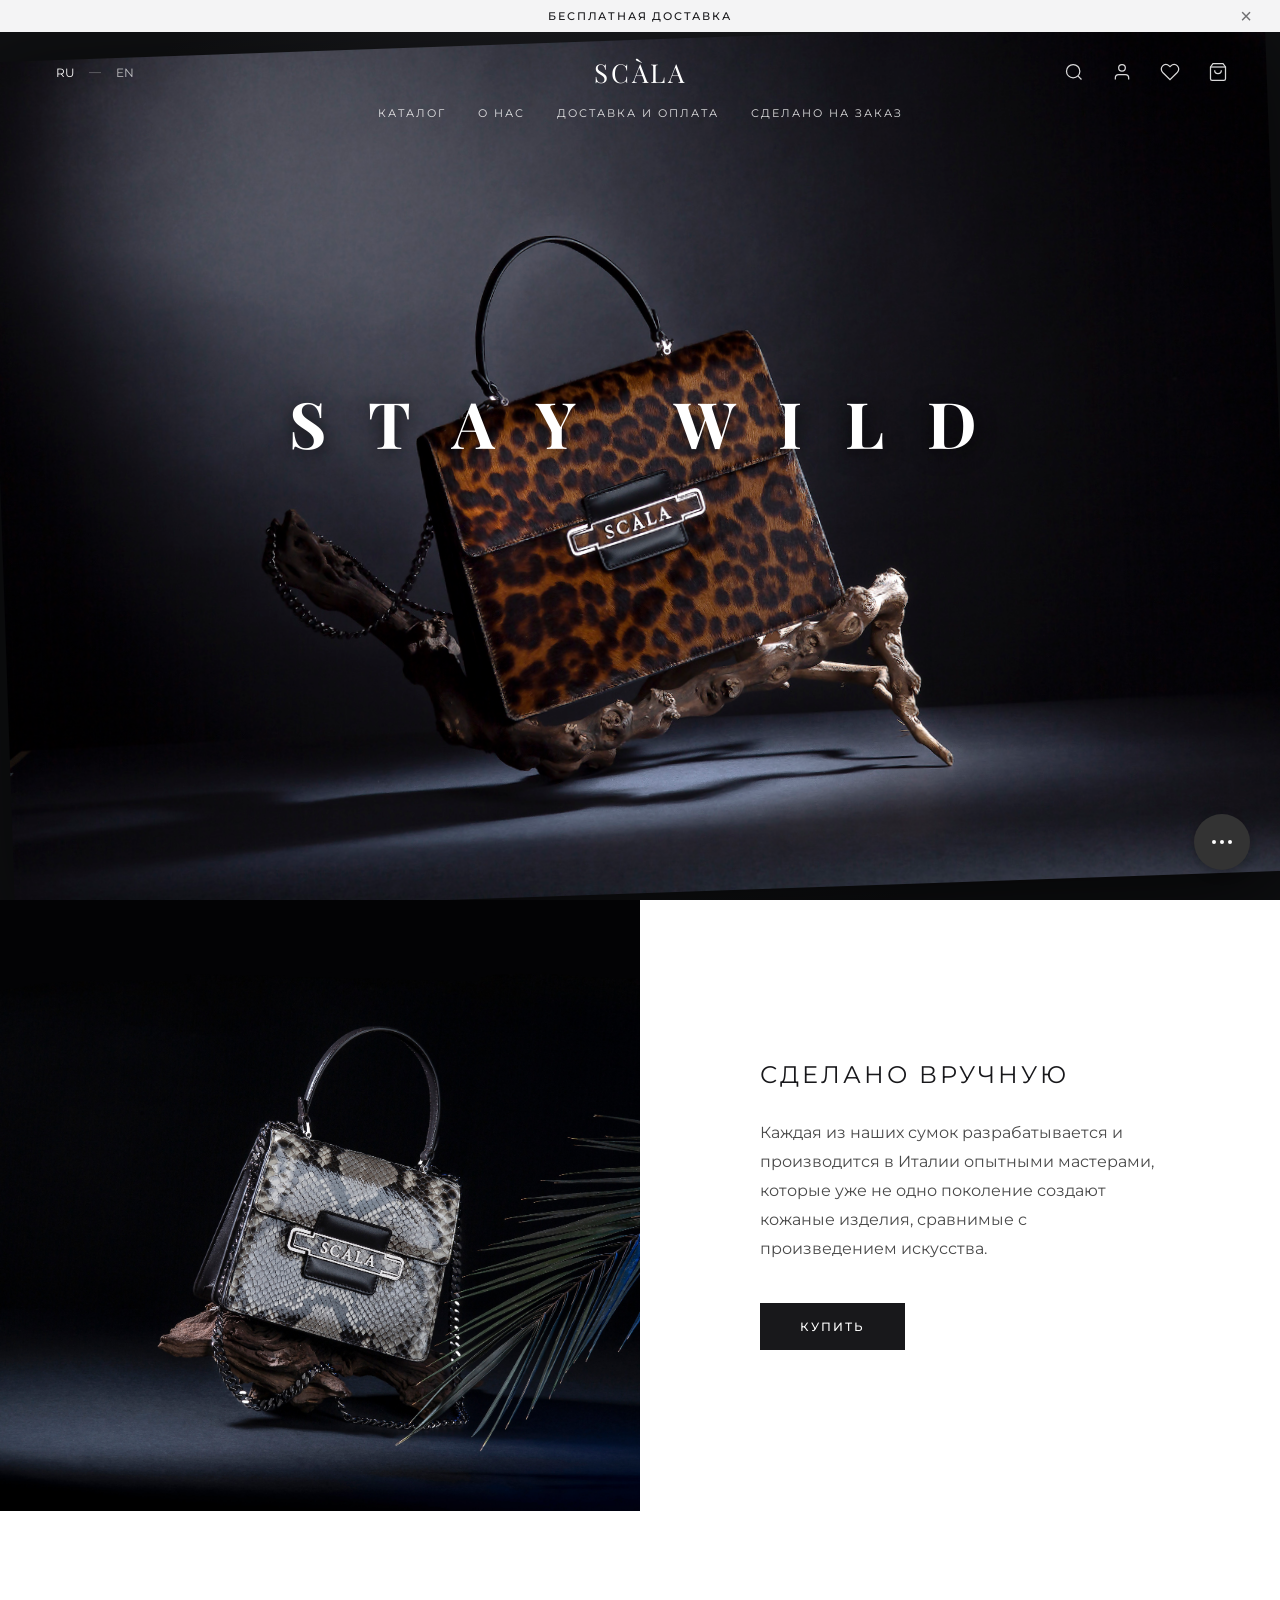
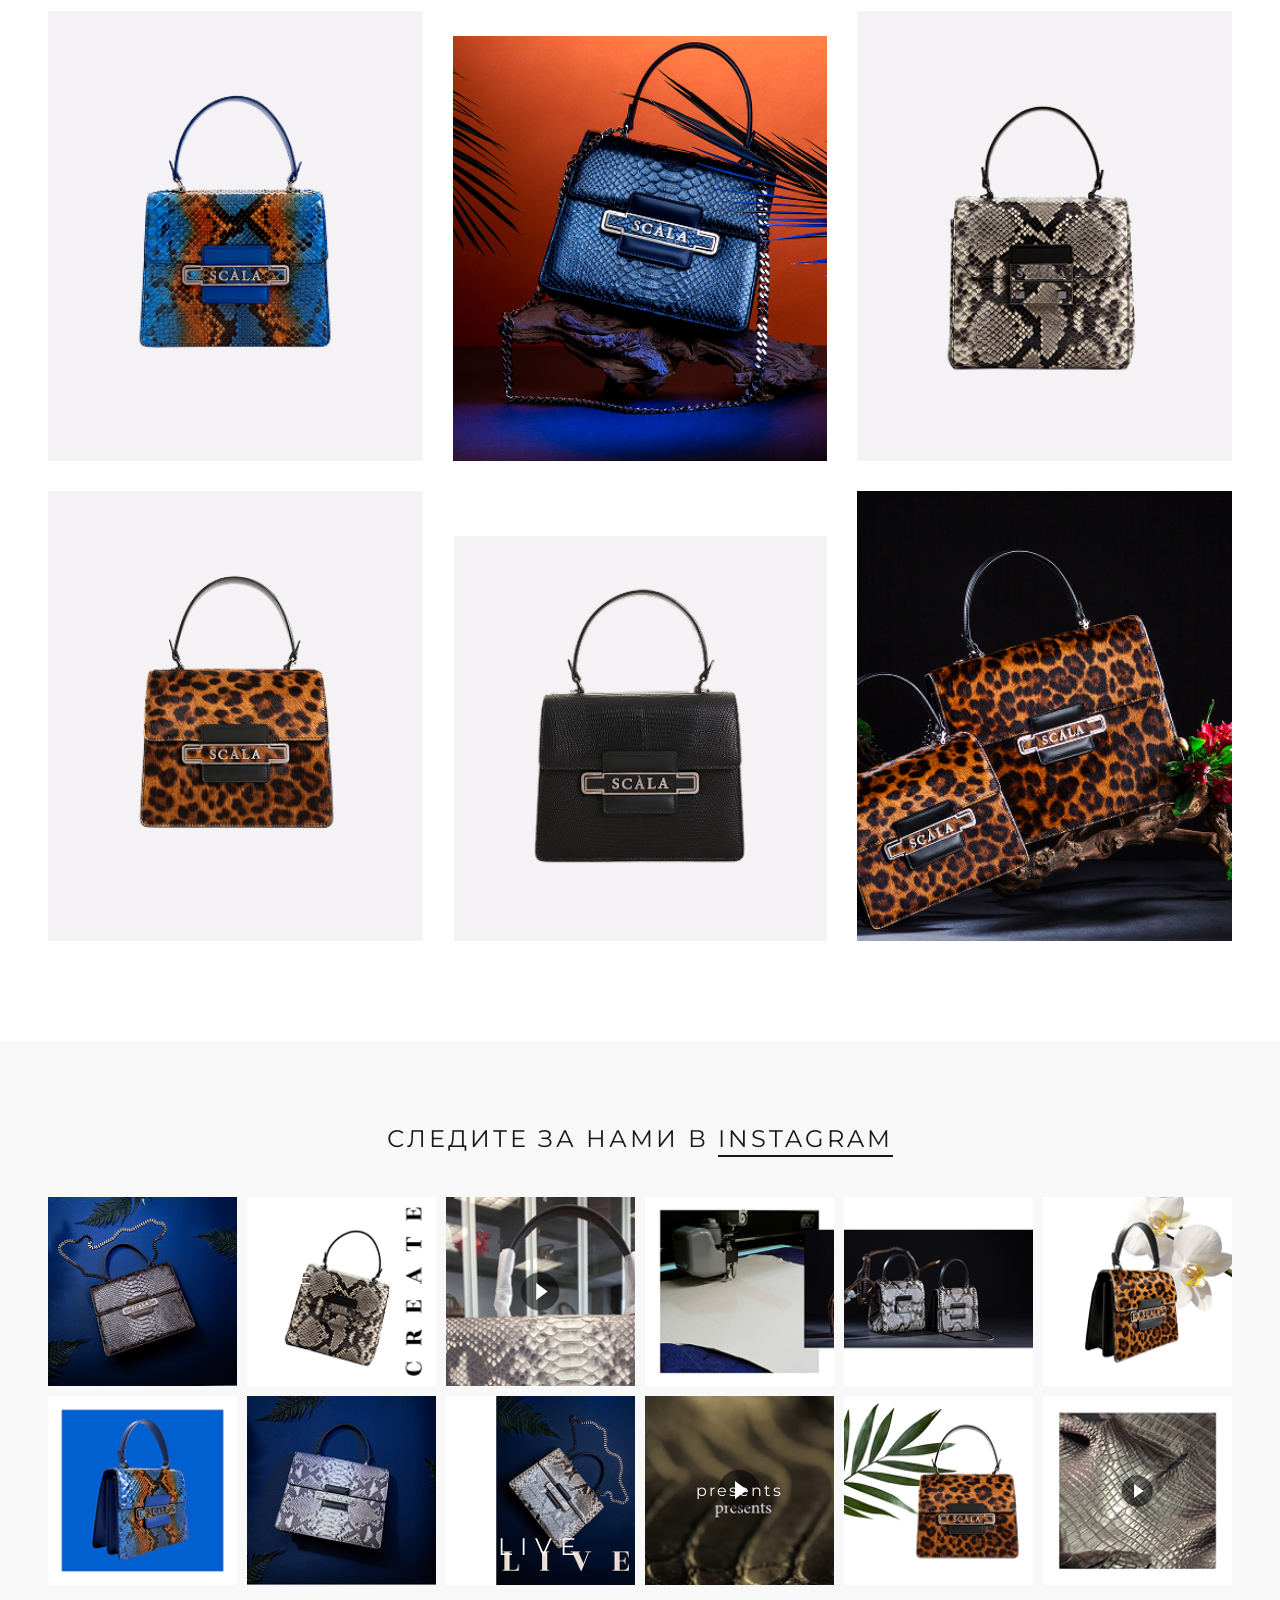
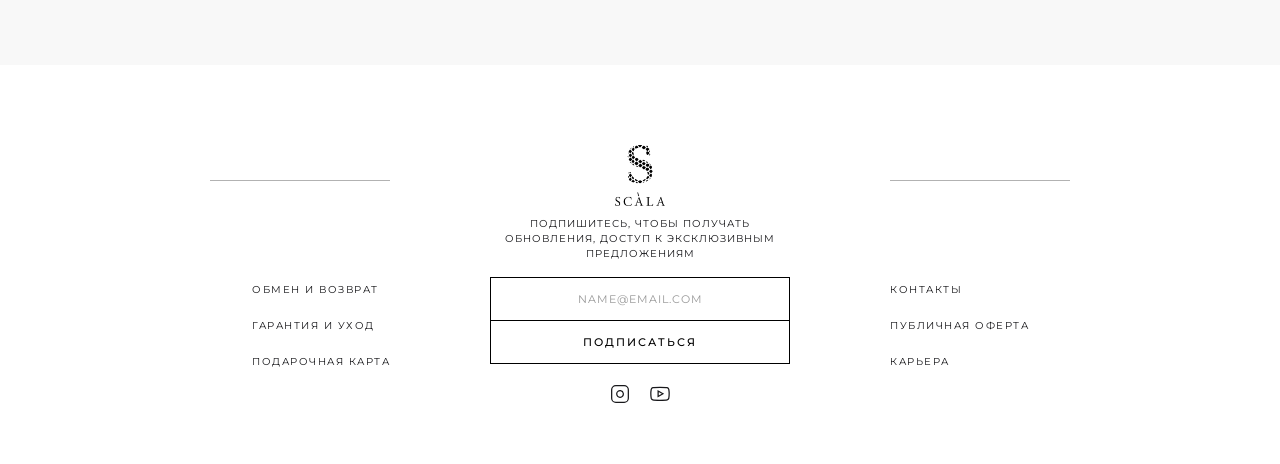
==== index.html @ 953efd76 "init: add course project files" ====
<!DOCTYPE html>
<html lang="ru">
<head>
    <meta charset="UTF-8">
    <meta name="viewport" content="width=device-width, initial-scale=1.0">
    <title>SCÀLA | Брендовые сумки</title>
    <link rel="preconnect" href="https://fonts.googleapis.com">
    <link rel="preconnect" href="https://fonts.gstatic.com" crossorigin>
    <link href="https://fonts.googleapis.com/css2?family=Montserrat:wght@300;400;500&family=Playfair+Display:ital,wght@0,400;0,600;1,400&display=swap" rel="stylesheet">
    <link rel="stylesheet" href="style.css">
</head>
<body>

    <div class="page-wrapper">
        <!-- Верхняя плашка -->
        <div class="top-bar" role="banner">
            <span class="top-bar__text" data-i18n="topbar_delivery">БЕСПЛАТНАЯ ДОСТАВКА</span>
            <button class="top-bar__close" aria-label="Закрыть уведомление">&times;</button>
        </div>

        <!-- Шапка -->
        <header class="header">
            <button class="burger-menu" aria-label="Открыть меню" aria-expanded="false">
                <span></span>
                <span></span>
                <span></span>
            </button>

            <div class="header__top-row">
                <div class="header__lang-switcher">
                    <button class="header__lang-btn is-active" data-lang="ru" aria-pressed="true">RU</button>
                    <span class="header__lang-sep">—</span>
                    <button class="header__lang-btn" data-lang="en" aria-pressed="false">EN</button>
                </div>

                <div class="header__logo">
                    <a href="index.html" aria-label="На главную SCÀLA">SCÀLA</a>
                </div>

                <div class="header__user-actions">
                    <button class="header__icon" aria-label="Поиск">
                        <svg viewBox="0 0 24 24" width="20" height="20" stroke="currentColor" fill="none" stroke-width="1.5"><circle cx="11" cy="11" r="8"/><path d="m21 21-4.35-4.35"/></svg>
                    </button>
                    <button class="header__icon" aria-label="Личный кабинет">
                        <svg viewBox="0 0 24 24" width="20" height="20" stroke="currentColor" fill="none" stroke-width="1.5"><path d="M20 21v-2a4 4 0 0 0-4-4H8a4 4 0 0 0-4 4v2"/><circle cx="12" cy="7" r="4"/></svg>
                    </button>
                    <button class="header__icon" aria-label="Избранное">
                        <svg viewBox="0 0 24 24" width="20" height="20" stroke="currentColor" fill="none" stroke-width="1.5"><path d="M20.84 4.61a5.5 5.5 0 0 0-7.78 0L12 5.67l-1.06-1.06a5.5 5.5 0 0 0-7.78 7.78l1.06 1.06L12 21.23l7.78-7.78 1.06-1.06a5.5 5.5 0 0 0 0-7.78z"/></svg>
                    </button>
                    <button class="header__icon" aria-label="Корзина">
                        <svg viewBox="0 0 24 24" width="20" height="20" stroke="currentColor" fill="none" stroke-width="1.5"><path d="M6 2 3 6v14a2 2 0 0 0 2 2h14a2 2 0 0 0 2-2V6l-3-4z"/><line x1="3" y1="6" x2="21" y2="6"/><path d="M16 10a4 4 0 0 1-8 0"/></svg>
                    </button>
                </div>
            </div>

            <nav class="header__nav" aria-label="Основная навигация">
                <ul class="header__nav-list">
                    <li><a href="catalog.html" class="header__nav-link" data-i18n="nav_catalog">КАТАЛОГ</a></li>
                    <li><a href="#" class="header__nav-link" data-i18n="nav_about">О НАС</a></li>
                    <li><a href="#" class="header__nav-link" data-i18n="nav_delivery">ДОСТАВКА И ОПЛАТА</a></li>
                    <li><a href="#" class="header__nav-link" data-i18n="nav_custom">СДЕЛАНО НА ЗАКАЗ</a></li>
                </ul>
            </nav>
        </header>

        <!-- Главный экран (Hero) -->
        <main class="hero">
            <h1 class="hero__title" data-i18n="hero_title">S T A Y &nbsp; W I L D</h1>
            <img src="images/hero-bag.jpg" 
                 alt="SCÀLA Сумка из коллекции Stay Wild" 
                 class="hero__image">
        </main>
    </div>

    <!-- Секция "Сделано вручную" -->
    <section class="handmade-section">
        <div class="handmade__container">
            <div class="handmade__image-block">
                <img src="images/handmade-bag.jpg" 
                     alt="Сумка Scala ручной работы" 
                     class="handmade__image">
            </div>
            
            <div class="handmade__content-block">
                <h2 class="handmade__title">СДЕЛАНО ВРУЧНУЮ</h2>
                <p class="handmade__text">
                    Каждая из наших сумок разрабатывается и производится в Италии опытными мастерами, которые уже не одно поколение создают кожаные изделия, сравнимые с произведением искусства.
                </p>
                <button class="handmade__btn">КУПИТЬ</button>
            </div>
        </div>
    </section>

    <!-- Секция каталога (превью) -->
    <section class="catalog-section">
        <div class="catalog__container">
            <div class="catalog__grid">
                <article class="catalog__item">
                    <img src="images/bag-blue-orange.jpg" alt="Сумка Scala сине-оранжевая" class="catalog__image">
                </article>
                <article class="catalog__item catalog__item--featured">
                    <img src="images/bag-blue-featured.jpg" alt="Сумка Scala синяя премиум" class="catalog__image">
                </article>
                <article class="catalog__item">
                    <img src="images/bag-snake.jpg" alt="Сумка Scala змеиная кожа" class="catalog__image">
                </article>
                <article class="catalog__item">
                    <img src="images/bag-leopard.jpg" alt="Сумка Scala леопард" class="catalog__image">
                </article>
                <article class="catalog__item">
                    <img src="images/bag-black.jpg" alt="Сумка Scala черная" class="catalog__image">
                </article>
                <article class="catalog__item">
                    <img src="images/bag-leopard-set.jpg" alt="Набор сумок Scala леопард" class="catalog__image">
                </article>
            </div>
        </div>
    </section>

    <!-- Секция Instagram -->
    <section class="instagram-section">
        <div class="instagram__container">
            <h2 class="instagram__title">СЛЕДИТЕ ЗА НАМИ В <span class="instagram__title-underline">INSTAGRAM</span></h2>
            <div class="instagram__grid">
                <article class="instagram__item"><img src="images/instagram-1.jpg" alt="Instagram Scala 1" class="instagram__image"></article>
                <article class="instagram__item instagram__item--vertical-text">
                    <img src="images/instagram-2.jpg" alt="Instagram Scala 2" class="instagram__image">
                    <span class="instagram__text-overlay">CREATE</span>
                </article>
                <article class="instagram__item instagram__item--video">
                    <img src="images/instagram-3.jpg" alt="Instagram Scala 3" class="instagram__image">
                    <div class="instagram__play-icon">▶</div>
                </article>
                <article class="instagram__item"><img src="images/instagram-4.jpg" alt="Instagram Scala 4" class="instagram__image"></article>
                <article class="instagram__item"><img src="images/instagram-5.jpg" alt="Instagram Scala 5" class="instagram__image"></article>
                <article class="instagram__item"><img src="images/instagram-6.jpg" alt="Instagram Scala 6" class="instagram__image"></article>
                <article class="instagram__item"><img src="images/instagram-7.jpg" alt="Instagram Scala 7" class="instagram__image"></article>
                <article class="instagram__item"><img src="images/instagram-8.jpg" alt="Instagram Scala 8" class="instagram__image"></article>
                <article class="instagram__item instagram__item--live-text">
                    <img src="images/instagram-9.jpg" alt="Instagram Scala 9" class="instagram__image">
                    <span class="instagram__text-overlay instagram__text-overlay--live">LIVE</span>
                </article>
                <article class="instagram__item instagram__item--video instagram__item--presents">
                    <img src="images/instagram-10.jpg" alt="Instagram Scala 10" class="instagram__image">
                    <span class="instagram__text-overlay instagram__text-overlay--presents">presents</span>
                    <div class="instagram__play-icon">▶</div>
                </article>
                <article class="instagram__item"><img src="images/instagram-11.jpg" alt="Instagram Scala 11" class="instagram__image"></article>
                <article class="instagram__item instagram__item--video">
                    <img src="images/instagram-12.jpg" alt="Instagram Scala 12" class="instagram__image">
                    <div class="instagram__play-icon">▶</div>
                </article>
            </div>
        </div>
    </section>

    <!-- Кнопка чата -->
    <button class="chat-btn" aria-label="Открыть чат поддержки">
        <svg viewBox="0 0 24 12" width="24" height="12">
            <circle cx="4" cy="6" r="2" fill="#ffffff"/>
            <circle cx="12" cy="6" r="2" fill="#ffffff"/>
            <circle cx="20" cy="6" r="2" fill="#ffffff"/>
        </svg>
    </button>

    <!-- Футер -->
    <footer class="footer">
        <div class="footer__container">
            <div class="footer__col footer__col--left">
                <div class="footer__line"></div>
                <ul class="footer__list">
                    <li><a href="#" class="footer__link">ОБМЕН И ВОЗВРАТ</a></li>
                    <li><a href="#" class="footer__link">ГАРАНТИЯ И УХОД</a></li>
                    <li><a href="#" class="footer__link">ПОДАРОЧНАЯ КАРТА</a></li>
                </ul>
            </div>
            <div class="footer__center">
                <img src="images/footer-logo-s.png" alt="S Logo" class="footer__logo-img">
                <p class="footer__subscribe-text">ПОДПИШИТЕСЬ, ЧТОБЫ ПОЛУЧАТЬ ОБНОВЛЕНИЯ, ДОСТУП К ЭКСКЛЮЗИВНЫМ ПРЕДЛОЖЕНИЯМ</p>
                <form class="footer__form" action="#" method="POST">
                    <input type="email" name="email" placeholder="NAME@EMAIL.COM" class="footer__input" required>
                    <button type="submit" class="footer__btn">ПОДПИСАТЬСЯ</button>
                </form>
                <div class="footer__socials">
                    <a href="#" class="footer__social-link" aria-label="Instagram">
                        <svg viewBox="0 0 24 24" width="20" height="20" fill="none" stroke="currentColor" stroke-width="1.5"><rect x="2" y="2" width="20" height="20" rx="5" ry="5"/><path d="M16 11.37A4 4 0 1 1 12.63 8 4 4 0 0 1 16 11.37z"/><line x1="17.5" y1="6.5" x2="17.51" y2="6.5"/></svg>
                    </a>
                    <a href="#" class="footer__social-link" aria-label="YouTube">
                        <svg viewBox="0 0 24 24" width="20" height="20" fill="none" stroke="currentColor" stroke-width="1.5"><path d="M22.54 6.42a2.78 2.78 0 0 0-1.94-2C18.88 4 12 4 12 4s-6.88 0-8.6.46a2.78 2.78 0 0 0-1.94 2A29 29 0 0 0 1 11.75a29 29 0 0 0 .46 5.33A2.78 2.78 0 0 0 3.4 19.1c1.72.46 8.6.46 8.6.46s6.88 0 8.6-.46a2.78 2.78 0 0 0 1.94-2 29 29 0 0 0 .46-5.25 29 29 0 0 0-.46-5.43z"/><polygon points="9.75 15.02 15.5 11.75 9.75 8.48 9.75 15.02"/></svg>
                    </a>
                </div>
            </div>
            <div class="footer__col footer__col--right">
                <div class="footer__line"></div>
                <ul class="footer__list">
                    <li><a href="#" class="footer__link">КОНТАКТЫ</a></li>
                    <li><a href="#" class="footer__link">ПУБЛИЧНАЯ ОФЕРТА</a></li>
                    <li><a href="#" class="footer__link">КАРЬЕРА</a></li>
                </ul>
            </div>
        </div>
    </footer>

    <script src="main.js"></script>
</body>
</html>
---- style.css ----
/* ========================================
   ГЛОБАЛЬНЫЕ НАСТРОЙКИ & ПЕРЕМЕННЫЕ
   ======================================== */
:root {
    /* Цветовая палитра — Светлая тема (по умолчанию для контента) */
    --bg-primary: #0f1012;
    --bg-secondary: #1a1b1e;
    --bg-topbar: #f4f4f5;
    --bg-section: #ffffff;
    
    --text-primary: #ffffff;
    --text-secondary: #a1a1aa;
    --text-dark: #18181b;
    --text-muted: #4a4a4a;
    
    --accent: #c9a66b;
    --accent-hover: #b89558;
    
    --border-color: rgba(255, 255, 255, 0.1);
    --border-color-dark: rgba(0, 0, 0, 0.1);
    
    /* Шрифты */
    --font-serif: 'Playfair Display', serif;
    --font-sans: 'Montserrat', sans-serif;
    
    /* Размеры и отступы */
    --container-padding: 0 48px;
    --header-height: 120px;
    --transition-speed: 0.3s;
    
    /* Тени */
    --shadow-sm: 0 2px 8px rgba(0, 0, 0, 0.3);
    --shadow-md: 0 4px 16px rgba(0, 0, 0, 0.4);
    --shadow-lg: 0 8px 32px rgba(0, 0, 0, 0.5);
}

/* Темная тема (для темных секций) */
[data-theme="dark"] {
    --bg-primary: #0f1012;
    --bg-secondary: #1a1b1e;
    --text-primary: #ffffff;
    --text-secondary: #a1a1aa;
}

/* Светлая тема (для светлых секций) */
[data-theme="light"] {
    --bg-primary: #ffffff;
    --bg-secondary: #f8f9fa;
    --text-primary: #18181b;
    --text-secondary: #555555;
}

/* Версия для слабовидящих */
[data-accessibility="high-contrast"] {
    --bg-primary: #000000 !important;
    --bg-secondary: #000000 !important;
    --text-primary: #ffffff !important;
    --text-secondary: #ffffff !important;
    --text-dark: #ffffff !important;
    --text-muted: #ffffff !important;
}

[data-accessibility="large-text"] {
    font-size: 125% !important;
}

[data-accessibility="disable-images"] img {
    display: none !important;
}

[data-accessibility="disable-images"] img::after {
    content: "[Изображение отключено]";
    display: block;
    padding: 20px;
    background: #333;
    color: #fff;
    text-align: center;
}

/* === БАЗОВЫЙ СБРОС === */
*, *::before, *::after {
    margin: 0;
    padding: 0;
    box-sizing: border-box;
}

html {
    font-size: 16px;
    scroll-behavior: smooth;
}

body {
    font-family: var(--font-sans);
    background-color: var(--bg-primary);
    color: var(--text-primary);
    -webkit-font-smoothing: antialiased;
    -moz-osx-font-smoothing: grayscale;
    overflow-x: hidden;
    line-height: 1.5;
}

/* Скрытие элементов для слабовидящих */
.sr-only {
    position: absolute;
    width: 1px;
    height: 1px;
    padding: 0;
    margin: -1px;
    overflow: hidden;
    clip: rect(0, 0, 0, 0);
    white-space: nowrap;
    border: 0;
}

/* ========================================
   ОБЕРТКА СТРАНИЦЫ (1440px ЦЕНТРИРОВАНИЕ)
   ======================================== */
.page-wrapper {
    max-width: 1440px;
    margin: 0 auto;
    width: 100%;
    position: relative;
    overflow: hidden;
}

/* ========================================
   ВЕРХНЯЯ ИНФОРМАЦИОННАЯ ПОЛОСА
   ======================================== */
.top-bar {
    background-color: var(--bg-topbar);
    color: var(--text-dark);
    height: 32px;
    display: flex;
    align-items: center;
    justify-content: center;
    position: relative;
    font-size: 11px;
    letter-spacing: 1.8px;
    text-transform: uppercase;
    font-weight: 500;
}

.top-bar__text {
    cursor: default;
}

.top-bar__close {
    position: absolute;
    right: 24px;
    background: none;
    border: none;
    cursor: pointer;
    font-size: 20px;
    color: var(--text-dark);
    opacity: 0.6;
    line-height: 1;
    transition: opacity var(--transition-speed) ease;
    padding: 4px;
}

.top-bar__close:hover,
.top-bar__close:focus {
    opacity: 1;
    outline: 2px solid var(--accent);
    outline-offset: 2px;
}

/* ========================================
   ШАПКА САЙТА
   ======================================== */
.header {
    position: absolute;
    top: 32px;
    left: 0;
    right: 0;
    z-index: 50;
    padding: 20px 48px 0;
    pointer-events: none; /* Чтобы клики проходили сквозь пустые области */
}

.header > * {
    pointer-events: auto; /* Возвращаем интерактивность элементам */
}

/* Бургер-меню (скрыто на десктопе) */
.burger-menu {
    display: none;
    flex-direction: column;
    gap: 5px;
    background: none;
    border: none;
    cursor: pointer;
    padding: 8px;
    z-index: 100;
}

.burger-menu span {
    display: block;
    width: 24px;
    height: 2px;
    background-color: var(--text-primary);
    transition: all var(--transition-speed) ease;
}

/* Анимация бургера в крестик */
.burger-menu[aria-expanded="true"] span:nth-child(1) {
    transform: rotate(45deg) translate(5px, 5px);
}
.burger-menu[aria-expanded="true"] span:nth-child(2) {
    opacity: 0;
}
.burger-menu[aria-expanded="true"] span:nth-child(3) {
    transform: rotate(-45deg) translate(7px, -6px);
}

.header__top-row {
    display: flex;
    align-items: center;
    justify-content: space-between;
    height: 40px;
}

/* Переключатель языков */
.header__lang-switcher {
    display: flex;
    align-items: center;
    gap: 6px;
    font-size: 12px;
    letter-spacing: 1px;
}

.header__lang-btn {
    background: none;
    border: none;
    color: var(--text-primary);
    cursor: pointer;
    font-family: inherit;
    font-size: 12px;
    opacity: 0.7;
    transition: opacity var(--transition-speed) ease;
    padding: 4px 8px;
}

.header__lang-btn:hover,
.header__lang-btn.is-active {
    opacity: 1;
}

.header__lang-sep {
    opacity: 0.4;
    user-select: none;
}

/* Логотип */
.header__logo {
    position: absolute;
    left: 50%;
    transform: translateX(-50%);
}

.header__logo a {
    font-family: var(--font-serif);
    font-size: 26px;
    color: var(--text-primary);
    text-decoration: none;
    letter-spacing: 3px;
    font-weight: 400;
    transition: opacity var(--transition-speed) ease;
}

.header__logo a:hover {
    opacity: 0.85;
}

/* Иконки пользователя */
.header__user-actions {
    display: flex;
    gap: 20px;
}

.header__icon {
    background: none;
    border: none;
    color: var(--text-primary);
    cursor: pointer;
    padding: 4px;
    opacity: 0.85;
    transition: opacity var(--transition-speed) ease, transform 0.2s ease;
    display: flex;
    align-items: center;
    justify-content: center;
}

.header__icon:hover,
.header__icon:focus {
    opacity: 1;
    transform: scale(1.1);
    outline: 2px solid var(--accent);
    outline-offset: 2px;
}

/* Навигация */
.header__nav {
    margin-top: 8px;
}

.header__nav-list {
    display: flex;
    justify-content: center;
    list-style: none;
    gap: 32px;
}

.header__nav-link {
    color: var(--text-primary);
    text-decoration: none;
    font-size: 11px;
    letter-spacing: 2px;
    text-transform: uppercase;
    opacity: 0.85;
    transition: opacity var(--transition-speed) ease;
    position: relative;
    padding: 4px 0;
}

.header__nav-link::after {
    content: '';
    position: absolute;
    bottom: -4px;
    left: 0;
    width: 0;
    height: 1px;
    background: var(--text-primary);
    transition: width var(--transition-speed) ease;
}

.header__nav-link:hover,
.header__nav-link:focus {
    opacity: 1;
    outline: none;
}

.header__nav-link:hover::after,
.header__nav-link:focus::after {
    width: 100%;
}

/* ========================================
   HERO СЕКЦИЯ (ГЛАВНЫЙ ЭКРАН)
   ======================================== */
.hero {
    position: relative;
    height: calc(100vh - 32px);
    min-height: 750px;
    display: flex;
    align-items: center;
    justify-content: center;
    background: radial-gradient(circle at 50% 40%, #2a2a30 0%, var(--bg-primary) 70%);
    overflow: hidden;
}

.hero__title {
    position: absolute;
    top: 45%;
    left: 50%;
    transform: translate(-50%, -50%);
    z-index: 10;
    font-family: var(--font-serif);
    font-size: clamp(42px, 5vw, 80px);
    color: var(--text-primary);
    letter-spacing: 0.22em;
    text-transform: uppercase;
    pointer-events: none;
    text-shadow: 0 4px 20px rgba(0, 0, 0, 0.8);
    white-space: nowrap;
    text-align: center;
    width: 100%;
}

.hero__image {
    position: relative;
    z-index: 5;
    max-width: 1440px;
    width: 100%;
    height: auto;
    filter: drop-shadow(0 25px 50px rgba(0, 0, 0, 0.7));
    transform: rotate(-2deg);
    transition: transform 0.5s ease;
}

.hero__image:hover {
    transform: rotate(0deg) scale(1.02);
}

/* === СЕКЦИЯ "СДЕЛАНО ВРУЧНУЮ" === */
.handmade-section {
    background-color: #ffffff;
    width: 100%;
    position: relative;
    z-index: 20;
    margin: 0;
    padding: 0;
}

.handmade__container {
    max-width: 1440px;
    margin: 0 auto; /* Центрирует секцию на экранах >1440px (по требованию методички) */
    display: flex;
    align-items: center; /* Текст и фото выравниваются по вертикальному центру */
    min-height: 600px;   /* Минимальная высота для эстетики */
}

/* ЛЕВАЯ ЧАСТЬ: ФОТО (50%) */
.handmade__image-block {
    flex: 0 0 50%;
    width: 50%;
    margin: 0;
    padding: 0;
    display: flex;
    align-items: center;
    justify-content: center;
    overflow: hidden;
}

.handmade__image {
    width: 100%;
    height: auto;
    object-fit: contain; /* Показывает фото целиком без обрезки */
    display: block;
}

/* ПРАВАЯ ЧАСТЬ: ТЕКСТ (50%) */
.handmade__content-block {
    flex: 0 0 50%;
    width: 50%;
    display: flex;
    flex-direction: column;
    justify-content: center;
    padding: 0 120px; /* ГАРАНТИРОВАННЫЕ ОТСТУПЫ: текст не прилипает к краям */
    box-sizing: border-box;
}

.handmade__title {
    font-family: var(--font-sans);
    font-size: 24px;
    font-weight: 400;
    letter-spacing: 3px;
    text-transform: uppercase;
    color: var(--text-dark);
    margin-bottom: 30px;
    line-height: 1.2;
}

.handmade__text {
    font-family: var(--font-sans);
    font-size: 16px;
    line-height: 1.8;
    color: var(--text-muted);
    margin-bottom: 40px;
    max-width: 400px;
}

.handmade__btn {
    background-color: var(--text-dark);
    color: #ffffff;
    border: none;
    padding: 16px 40px;
    font-family: var(--font-sans);
    font-size: 12px;
    font-weight: 500;
    letter-spacing: 2px;
    text-transform: uppercase;
    cursor: pointer;
    transition: all var(--transition-speed) ease;
    width: fit-content;
    text-decoration: none;
    display: inline-flex;
    align-items: center;
    justify-content: center;
}

.handmade__btn:hover,
.handmade__btn:focus {
    background-color: #333333;
    transform: translateY(-2px);
    box-shadow: var(--shadow-md);
    outline: 2px solid var(--accent);
    outline-offset: 2px;
}

/* АДАПТИВ */
@media (max-width: 1024px) {
    .handmade__container {
        flex-direction: column;
        min-height: auto;
        padding: 60px 0;
    }
    .handmade__image-block,
    .handmade__content-block {
        flex: 0 0 100%;
        width: 100%;
    }
    .handmade__content-block {
        padding: 40px 24px;
        align-items: center;
        text-align: center;
    }
    .handmade__text { max-width: 100%; }
}
/* ========================================
   КНОПКА ЧАТА (ФИКСИРОВАННАЯ)
   ======================================== */
.chat-btn {
    position: fixed;
    bottom: 32px;
    right: 32px;
    width: 52px;
    height: 52px;
    background-color: #3b3b3b;
    border: none;
    border-radius: 50%;
    color: #ffffff;
    cursor: pointer;
    display: flex;
    align-items: center;
    justify-content: center;
    z-index: 100;
    box-shadow: var(--shadow-md);
    transition: transform var(--transition-speed) ease, background-color var(--transition-speed) ease;
}

.chat-btn:hover,
.chat-btn:focus {
    transform: scale(1.05);
    background-color: #4a4a4a;
    outline: 2px solid var(--accent);
    outline-offset: 2px;
}

.chat-btn svg {
    width: 24px;
    height: 12px;
}

/* ========================================
   ПРЕЛОАДЕР
   ======================================== */
.preloader {
    position: fixed;
    top: 0;
    left: 0;
    width: 100%;
    height: 100%;
    background: var(--bg-primary);
    display: flex;
    align-items: center;
    justify-content: center;
    z-index: 9999;
    transition: opacity 0.5s ease, visibility 0.5s ease;
}

.preloader.hidden {
    opacity: 0;
    visibility: hidden;
    pointer-events: none;
}

.preloader__spinner {
    width: 50px;
    height: 50px;
    border: 3px solid rgba(255, 255, 255, 0.2);
    border-top-color: var(--accent);
    border-radius: 50%;
    animation: spin 1s linear infinite;
}

@keyframes spin {
    to { transform: rotate(360deg); }
}

/* ========================================
   МОДАЛЬНЫЕ ОКНА
   ======================================== */
.modal {
    position: fixed;
    top: 0;
    left: 0;
    width: 100%;
    height: 100%;
    background: rgba(0, 0, 0, 0.7);
    display: flex;
    align-items: center;
    justify-content: center;
    z-index: 1000;
    opacity: 0;
    visibility: hidden;
    transition: opacity var(--transition-speed) ease, visibility var(--transition-speed) ease;
}

.modal.is-open {
    opacity: 1;
    visibility: visible;
}

.modal__content {
    background: var(--bg-primary);
    padding: 40px;
    border-radius: 8px;
    max-width: 500px;
    width: 90%;
    position: relative;
    transform: translateY(20px);
    transition: transform var(--transition-speed) ease;
}

.modal.is-open .modal__content {
    transform: translateY(0);
}

.modal__close {
    position: absolute;
    top: 16px;
    right: 16px;
    background: none;
    border: none;
    color: var(--text-primary);
    font-size: 24px;
    cursor: pointer;
    padding: 4px;
    opacity: 0.7;
    transition: opacity var(--transition-speed) ease;
}

.modal__close:hover {
    opacity: 1;
}

/* ========================================
   АДАПТИВНОСТЬ
   ======================================== */

/* Планшет (≤1024px) */
@media (max-width: 1024px) {
    :root {
        --container-padding: 0 24px;
    }
    
    .header {
        padding: 20px 24px 0;
    }
    
    .header__nav-list {
        gap: 20px;
    }
    
    .hero__title {
        font-size: clamp(36px, 5vw, 64px);
        letter-spacing: 0.18em;
    }
    
    .handmade__container {
        padding: 60px 24px;
    }
    
    .handmade__image-block {
        padding-right: 40px;
    }
    
    .handmade__image-block img {
        max-width: 450px;
    }
}

/* Мобильный (≤768px) */
@media (max-width: 768px) {
    /* Бургер-меню */
    .burger-menu {
        display: flex;
        position: absolute;
        left: 24px;
        top: 24px;
    }
    
    /* Мобильное меню */
    .header__nav {
        position: fixed;
        top: 0;
        left: -100%;
        width: 280px;
        height: 100vh;
        background: var(--bg-primary);
        backdrop-filter: blur(10px);
        transition: left var(--transition-speed) ease;
        padding: 100px 40px 40px;
        z-index: 99;
        display: flex;
        flex-direction: column;
    }
    
    .header__nav.is-open {
        left: 0;
    }
    
    .header__nav-list {
        flex-direction: column;
        gap: 24px;
        align-items: flex-start;
    }
    
    .header__nav-link {
        font-size: 14px;
        padding: 8px 0;
    }
    
    /* Скрываем лишние иконки на мобильном */
    .header__user-actions .header__icon:not(:last-child) {
        display: none;
    }
    
    /* Hero секция */
    .hero {
        min-height: 600px;
    }
    
    .hero__title {
        font-size: 32px;
        letter-spacing: 0.15em;
        top: 48%;
    }
    
    .hero__image {
        max-width: 90%;
    }
    
    /* Секция "Сделано вручную" */
    .handmade__container {
        flex-direction: column;
        padding: 40px 24px;
        min-height: auto;
    }
    
    .handmade__image-block {
        flex: 0 0 100%;
        padding-right: 0;
        padding-bottom: 40px;
    }
    
    .handmade__image-block img {
        max-width: 100%;
    }
    
    .handmade__content-block {
        flex: 0 0 100%;
        padding-left: 0;
        align-items: center;
        text-align: center;
    }
    
    .handmade__text {
        max-width: 100%;
    }
    
    .handmade__btn {
        width: 100%;
        max-width: 200px;
    }
    
    /* Кнопка чата */
    .chat-btn {
        width: 48px;
        height: 48px;
        bottom: 24px;
        right: 24px;
    }
}

/* Маленький мобильный (≤320px) */
@media (max-width: 320px) {
    .header__logo a {
        font-size: 22px;
        letter-spacing: 2px;
    }
    
    .hero__title {
        font-size: 28px;
        letter-spacing: 0.12em;
    }
    
    .handmade__title {
        font-size: 20px;
        letter-spacing: 2px;
    }
    
    .handmade__text {
        font-size: 14px;
    }
}

/* ========================================
   ВЕРСИЯ ДЛЯ СЛАБОВИДЯЩИХ — ДОПОЛНИТЕЛЬНЫЕ СТИЛИ
   ======================================== */
@media (prefers-reduced-motion: reduce) {
    *,
    *::before,
    *::after {
        animation-duration: 0.01ms !important;
        animation-iteration-count: 1 !important;
        transition-duration: 0.01ms !important;
        scroll-behavior: auto !important;
    }
}

/* Фокус для клавиатурной навигации */
a:focus,
button:focus,
input:focus,
textarea:focus,
select:focus {
    outline: 2px solid var(--accent);
    outline-offset: 2px;
}

/* Скрытие скроллбара для чистого вида (опционально) */
::-webkit-scrollbar {
    width: 8px;
}

::-webkit-scrollbar-track {
    background: var(--bg-secondary);
}

::-webkit-scrollbar-thumb {
    background: var(--accent);
    border-radius: 4px;
}

::-webkit-scrollbar-thumb:hover {
    background: var(--accent-hover);
}
/* === СЕКЦИЯ КАТАЛОГА (ФИНАЛЬНАЯ ВЕРСИЯ БЕЗ АРТЕФАКТОВ) === */
/* === СЕКЦИЯ КАТАЛОГА === */
.catalog-section {
    background-color: #ffffff;
    padding: 100px 0;
    position: relative;
    z-index: 20;
}

.catalog__container {
    max-width: 1440px;
    margin: 0 auto;
    padding: 0 48px;
}

.catalog__grid {
    display: grid;
    grid-template-columns: repeat(3, 1fr);
    grid-template-rows: repeat(2, 450px);
    gap: 30px;
    
    transform: translateZ(0);
    backface-visibility: hidden;
}

/* Карточка: прозрачный фон, без полей */
.catalog__item {
    background-color: transparent; /* УБРАЛИ белый фон */
    overflow: hidden;
    cursor: pointer;
    display: block; /* Изменили с flex на block */
    position: relative;
    transition: box-shadow 0.4s ease;
    padding: 0; /* Гарантируем отсутствие отступов */
    margin: 0;
}

/* Hover: только тень, без сдвига */
.catalog__item:hover {
    box-shadow: 0 15px 35px rgba(0, 0, 0, 0.12);
    z-index: 10;
}

/* Фото: ЗАПОЛНЯЕТ ВСЮ ЯЧЕЙКУ */
.catalog__item img {
    width: 100%;
    height: 100%;
    object-fit: cover; /* ЗАПОЛНЯЕТ ВЕСЬ БЛОК, обрезает лишнее */
    object-position: center;
    display: block;
    transition: transform 0.5s ease;
}

.catalog__item:hover img {
    transform: scale(1.03);
}

/* === РАССТАНОВКА === */
.catalog__item:nth-child(1) { grid-column: 1; grid-row: 1; }
.catalog__item:nth-child(2) { grid-column: 2; grid-row: 1; margin-top: 25px; }
.catalog__item:nth-child(3) { grid-column: 3; grid-row: 1; }
.catalog__item:nth-child(4) { grid-column: 1; grid-row: 2; }
.catalog__item:nth-child(5) { grid-column: 2; grid-row: 2; margin-top: 45px; }
.catalog__item:nth-child(6) { grid-column: 3; grid-row: 2; }

/* === АДАПТИВ === */
@media (max-width: 1024px) {
    .catalog__grid {
        grid-template-columns: repeat(2, 1fr);
        grid-template-rows: repeat(3, auto);
        gap: 20px;
    }
    .catalog__item:nth-child(n) { 
        grid-column: auto; 
        grid-row: auto; 
        margin-top: 0; 
    }
}

@media (max-width: 768px) {
    .catalog__grid {
        grid-template-columns: 1fr;
        grid-template-rows: auto;
    }
    .catalog__item { min-height: 350px; }
}
/* === СЕКЦИЯ INSTAGRAM === */
.instagram-section {
    background-color: #f8f8f8;
    padding: 80px 0;
    position: relative;
    z-index: 20;
}

.instagram__container {
    max-width: 1440px;
    margin: 0 auto;
    padding: 0 48px;
}

.instagram__title {
    font-family: var(--font-sans);
    font-size: 24px;
    font-weight: 400;
    letter-spacing: 3px;
    text-transform: uppercase;
    color: var(--text-dark);
    text-align: center;
    margin-bottom: 40px;
}

.instagram__title-underline {
    text-decoration: underline;
    text-underline-offset: 8px;
}

.instagram__grid {
    display: grid;
    grid-template-columns: repeat(6, 1fr);
    grid-template-rows: repeat(2, 1fr);
    gap: 10px; /* ДОБАВЛЕНЫ ОТСТУПЫ между картинками */
}

.instagram__item {
    position: relative;
    overflow: hidden;
    cursor: pointer;
    aspect-ratio: 1 / 1;
}

.instagram__image {
    width: 100%;
    height: 100%;
    object-fit: cover;
    display: block;
    transition: transform 0.5s ease;
}

.instagram__item:hover .instagram__image {
    transform: scale(1.05);
}

/* Иконка play для видео */
.instagram__play-icon {
    position: absolute;
    top: 50%;
    left: 50%;
    transform: translate(-50%, -50%);
    width: 60px;
    height: 60px;
    background-color: rgba(255, 255, 255, 0.9);
    border-radius: 50%;
    display: flex;
    align-items: center;
    justify-content: center;
    font-size: 24px;
    color: var(--text-dark);
    opacity: 0;
    transition: opacity 0.3s ease, transform 0.3s ease;
    z-index: 2;
}

.instagram__item--video:hover .instagram__play-icon {
    opacity: 1;
    transform: translate(-50%, -50%) scale(1.1);
}

/* Текстовые оверлеи */
.instagram__text-overlay {
    position: absolute;
    font-family: var(--font-sans);
    font-size: 18px;
    font-weight: 400;
    letter-spacing: 4px;
    text-transform: uppercase;
    color: #ffffff;
    z-index: 1;
    pointer-events: none;
}

/* Вертикальный текст "CREATE" */
.instagram__item--vertical-text .instagram__text-overlay {
    top: 50%;
    left: 20px;
    transform: translateY(-50%) rotate(-90deg);
    transform-origin: left center;
    writing-mode: vertical-rl;
}

/* Текст "LIVE" */
.instagram__text-overlay--live {
    bottom: 20px;
    left: 50%;
    transform: translateX(-50%);
    font-size: 24px;
    letter-spacing: 8px;
}

/* Текст "presents" */
.instagram__text-overlay--presents {
    top: 50%;
    left: 50%;
    transform: translate(-50%, -50%);
    font-size: 16px;
    letter-spacing: 2px;
    text-transform: lowercase;
}

/* === АДАПТИВНОСТЬ === */
@media (max-width: 1024px) {
    .instagram__grid {
        grid-template-columns: repeat(3, 1fr);
        grid-template-rows: repeat(4, 1fr);
        gap: 8px; /* Отступы на планшете */
    }
}

@media (max-width: 768px) {
    .instagram-section {
        padding: 60px 0;
    }
    
    .instagram__container {
        padding: 0 24px;
    }
    
    .instagram__title {
        font-size: 20px;
        letter-spacing: 2px;
        margin-bottom: 30px;
    }
    
    .instagram__grid {
        grid-template-columns: repeat(2, 1fr);
        grid-template-rows: repeat(6, 1fr);
        gap: 6px; /* Отступы на мобильном */
    }
    
    .instagram__play-icon {
        width: 50px;
        height: 50px;
        font-size: 20px;
    }
}

@media (max-width: 320px) {
    .instagram__title {
        font-size: 18px;
        letter-spacing: 1px;
    }
    
    .instagram__grid {
        gap: 4px; /* Маленькие отступы на очень маленьких экранах */
    }
}/* === ФУТЕР === */
.footer {
    background-color: #ffffff;
    padding: 80px 0 60px;
    color: var(--text-dark);
    font-family: var(--font-sans);
}

.footer__container {
    max-width: 1440px;
    margin: 0 auto;
    padding: 0 48px;
    display: flex;
    justify-content: space-between;
    align-items: flex-start;
}

/* Боковые колонки */
.footer__col {
    flex: 1;
    display: flex;
    flex-direction: column;
}
.footer__col--left { align-items: flex-end; padding-right: 40px; }
.footer__col--right { align-items: flex-start; padding-left: 40px; }

/* Линии (остаются сверху) */
.footer__line {
    width: 180px;
    height: 1px;
    background-color: #000000;
    opacity: 0.3;
    margin-top: 35px;
    margin-bottom: 0;
}

/* Списки ссылок (выровнены по верху формы) */
.footer__list {
    list-style: none;
    padding: 0;
    margin: 0;
    margin-top: 95px; /*  Точный отступ для выравнивания с верхом прямоугольника */
    display: flex;
    flex-direction: column;
    gap: 12px;
}

.footer__link {
    font-size: 10px;
    letter-spacing: 1.5px;
    text-transform: uppercase;
    color: var(--text-dark);
    text-decoration: none;
    transition: opacity 0.3s;
    white-space: nowrap;
}
.footer__link:hover { opacity: 0.5; text-decoration: underline; }

/* Центральный блок */
.footer__center {
    flex: 0 0 auto;
    display: flex;
    flex-direction: column;
    align-items: center;
    text-align: center;
    padding: 0 60px;
    z-index: 2;
}

.footer__logo-img {
    width: 50px;
    margin-bottom: 10px;
}

.footer__subscribe-text {
    font-size: 10px;
    line-height: 1.5;
    letter-spacing: 1px;
    margin-bottom: 16px;
    max-width: 280px;
    text-transform: uppercase;
}

.footer__form {
    width: 300px;
    border: 1px solid #000000;
    margin-bottom: 20px;
}

.footer__input {
    width: 100%;
    padding: 14px;
    border: none;
    border-bottom: 1px solid #000000;
    background: transparent;
    font-family: var(--font-sans);
    font-size: 11px;
    letter-spacing: 1px;
    text-align: center;
    outline: none;
}
.footer__input::placeholder { color: #999999; text-transform: uppercase; }

.footer__btn {
    width: 100%;
    padding: 14px;
    background: transparent;
    border: none;
    font-family: var(--font-sans);
    font-size: 11px;
    font-weight: 500;
    letter-spacing: 2px;
    text-transform: uppercase;
    cursor: pointer;
    transition: background 0.3s;
}
.footer__btn:hover { background: #f4f4f4; }

/* Соцсети */
.footer__socials {
    display: flex;
    gap: 20px;
}
.footer__social-link {
    color: var(--text-dark);
    transition: opacity 0.3s, transform 0.3s;
    display: flex;
    align-items: center;
    justify-content: center;
}
.footer__social-link:hover { opacity: 0.6; transform: scale(1.1); }

/* === АДАПТИВНОСТЬ === */
@media (max-width: 1024px) {
    .footer__line { display: none; }
    .footer__container {
        flex-direction: column;
        align-items: center;
        gap: 40px;
        text-align: center;
    }
    .footer__col--left, .footer__col--right {
        align-items: center;
        padding: 0;
    }
    .footer__list { margin-top: 20px; } /* Сброс отступа на планшете */
}

@media (max-width: 768px) {
    .footer { padding: 50px 0 30px; }
    .footer__container { padding: 0 24px; }
    .footer__form { width: 100%; max-width: 280px; }
}
/* === КАТАЛОГ - ШАПКА === */
.catalog-header {
    background-color: #ffffff;
    padding: 20px 48px;
    /* border-bottom убран для чистоты */
}
.catalog-header__top {
    display: flex;
    justify-content: space-between;
    align-items: center;
    margin-bottom: 20px;
}
.catalog-header__lang {
    font-size: 11px;
    letter-spacing: 1px;
    color: #000000;
}
.catalog-header__lang span {
    color: #000000;
    opacity: 1;
    cursor: pointer;
}
.catalog-header__logo a {
    font-family: var(--font-serif);
    font-size: 28px;
    color: #000000;
    text-decoration: none;
    letter-spacing: 4px;
}
.catalog-header__icons {
    display: flex;
    gap: 20px;
    color: #000000;
}
.catalog-header__nav ul {
    display: flex;
    justify-content: center;
    gap: 32px;
    list-style: none;
    margin: 20px 0;
    padding: 0;
}
.catalog-header__nav a {
    font-size: 11px;
    letter-spacing: 1.5px;
    text-transform: uppercase;
    color: #000000;
    opacity: 1;
    text-decoration: none;
    position: relative;
}
.catalog-header__nav a.is-active::after {
    content: '';
    position: absolute;
    bottom: -4px;
    left: 0;
    width: 100%;
    height: 1px;
    background-color: #000000;
}
.catalog-header__categories {
    display: flex;
    justify-content: center;
    gap: 24px;
    flex-wrap: wrap;
}
.catalog-header__categories span {
    font-size: 10px;
    letter-spacing: 1.5px;
    text-transform: uppercase;
    color: #000000;
    opacity: 1;
    cursor: pointer;
}
.catalog-header__categories .is-active {
    font-weight: 500;
    border-bottom: 1px solid #000000;
}

/* === ХЛЕБНЫЕ КРОШКИ (БЕЗ СЕРОГО ФОНА) === */
.breadcrumb {
    padding: 20px 48px;
    background-color: #ffffff; /* ИСПРАВЛЕНО: Белый фон */
}
.breadcrumb .container {
    max-width: 1440px;
    margin: 0 auto;
    display: flex;
    align-items: center;
    gap: 12px;
    font-size: 10px;
    letter-spacing: 1.5px;
    text-transform: uppercase;
    color: #000000;
}
.breadcrumb a {
    color: #000000;
    text-decoration: none;
}

/* === ГЛАВНЫЙ ПРОДУКТ (С СЕРОЙ ПОЛОСОЙ СПРАВА) === */
.product-showcase {
    padding: 80px 48px 80px;
    background-color: #ffffff;
}
.product-showcase .container {
    max-width: 1440px;
    margin: 0 auto;
}
.product-showcase__grid {
    display: grid;
    grid-template-columns: 1fr 1fr;
    gap: 0; /* Убрали отступ между фото и текстом */
    align-items: start;
}

/* Правая колонка с серым фоном */
.product-showcase__info-wrapper {
    background-color: #f5f5f5; /* Серая подложка справа */
    padding: 40px 40px 40px 0px; /* Отступы, чтобы белый блок "дышал" */
    height: 100%;
    min-height: 400px;
}

/* Внутренний белый блок с текстом */
.product-showcase__info {
    background-color: #ffffff;
    padding: 77px;
}

.product-showcase--reverse .product-showcase__grid {
    direction: rtl; /* Фото справа, текст слева */
}
.product-showcase--reverse .product-showcase__grid > * {
    direction: ltr;
}
/* Для реверса серый фон должен быть слева */
.product-showcase--reverse .product-showcase__info-wrapper {
    padding: 60px 40px 60px 60px;
}

.product-showcase__img {
    width: 100%;
    background-color: #f8f8f8;
    overflow: hidden;
}
.product-showcase__img img {
    width: 100%;
    height: auto;
    display: block;
    transition: transform 0.5s ease;
}
.product-showcase__img:hover img { transform: scale(1.02); }

.product-showcase__title {
    font-family: var(--font-serif);
    font-size: 32px;
    font-weight: 400;
    letter-spacing: 8px;
    color: #000000;
    margin-bottom: 30px;
    line-height: 1.2;
}
.product-showcase__title span {
    font-family: var(--font-sans);
    font-size: 18px;
    letter-spacing: 4px;
    opacity: 0.6;
}
.product-showcase__text {
    font-size: 14px;
    line-height: 1.8;
    color: #4a4a4a;
    max-width: 400px;
}

/* === СЕТКА ТОВАРОВ === */
.products-grid { padding: 0 48px 80px; background-color: #ffffff; }
.products-grid .container { max-width: 1440px; margin: 0 auto; }
.products-grid__row {
    display: grid;
    grid-template-columns: repeat(3, 1fr);
    gap: 30px;
}
.products-grid__row--five {
    grid-template-columns: repeat(3, 1fr);
    justify-items: center;
}

.products-grid__item img {
    width: 100%;
    height: 100%;
    object-fit: contain;
    display: block;
    transition: transform 0.4s ease;
}
.products-grid__item:hover img { transform: scale(1.05); }
/* ️ ПОДНИМАЕМ ПЕРВОЕ ФОТО */
.products-grid__item:nth-child(1) {
    margin-top: -90px; /* Отрицательный отступ тянет вверх */
}

/* ⬇️ ОПУСКАЕМ ВТОРОЕ ФОТО */
.products-grid__row .products-grid__item:nth-child(2) {
    margin-top: 50px; /* Опускает правую картинку */
}
/* === ПОЛОСКА (ТОНКАЯ, НА ВСЮ ШИРИНУ) === */
.section-divider {
    width: 100%;
    height: 1px;
    background-color: #000;
    opacity: 0.15;
    margin: 0;
    display: block;
}


/* === КНОПКА ЧАТА (ТРИ ТОЧКИ) === */
.chat-btn {
    position: fixed;
    bottom: 30px;
    right: 30px;
    width: 56px;
    height: 56px;
    background-color: #333333; /* Темный фон кнопки */
    border: none;
    border-radius: 50%;
    cursor: pointer;
    display: flex;
    align-items: center;
    justify-content: center;
    z-index: 1000;
    transition: transform 0.3s ease, background-color 0.3s ease;
    box-shadow: 0 4px 12px rgba(0, 0, 0, 0.3);
}
.chat-btn:hover {
    transform: scale(1.1);
    background-color: #000000;
}
.chat-btn svg circle {
    fill: #ffffff; /* Белые точки */
}

/* === АДАПТИВНОСТЬ === */
@media (max-width: 1024px) {
    .catalog-header { padding: 20px 24px; }
    .product-showcase__grid { grid-template-columns: 1fr; gap: 30px; }
    .product-showcase__info-wrapper { padding: 30px; }
    .product-showcase--reverse .product-showcase__grid { direction: ltr; }
    .products-grid__row,
    .products-grid__row--five { grid-template-columns: repeat(2, 1fr); }
}
@media (max-width: 768px) {
    .breadcrumb { padding: 15px 24px; }
    .product-showcase { padding: 30px 24px 60px; }
    .product-showcase__title { font-size: 24px; letter-spacing: 4px; }
    .products-grid { padding: 0 24px 60px; }
    .products-grid__row,
    .products-grid__row--five { grid-template-columns: 1fr; }
}
/* === МОНИКА СМАЛЛ — ФОТО СТРОГО СЛЕВА === */
.product-showcase:nth-of-type(3) .product-showcase__grid {
    display: grid;
    grid-template-columns: 1fr 1fr;
    direction: ltr !important; /* Принудительно слева-направо */
}

.product-showcase:nth-of-type(3) .product-showcase__img {
    grid-column: 1; /* Фото в первой колонке (слева) */
    direction: ltr !important;
}

.product-showcase:nth-of-type(3) .product-showcase__info-wrapper {
    grid-column: 2; /* Текст во второй колонке (справа) */
    direction: ltr !important;
    padding: 40px 40px 40px 0px !important; /* Серый фон справа */
}
.products-grid__row--five .products-grid__item:nth-child(3) {
    margin-top: -90px; /* Змеиная: меняй -30px / -50px под глаз */
}
/* Поднимаем леопардовую сумку */
.products-grid__row--five .products-grid__item:nth-child(4) {
    margin-top: -90px; /* Отрицательный отступ поднимает фото выше */
    
}
/* Опускаем только блок Greta, оставляя линию на месте */
.greta-block {
    margin-top: 80px; /* Расстояние между чёрной линией и блоком. Меняй на 100px/120px, если нужно ниже */
}
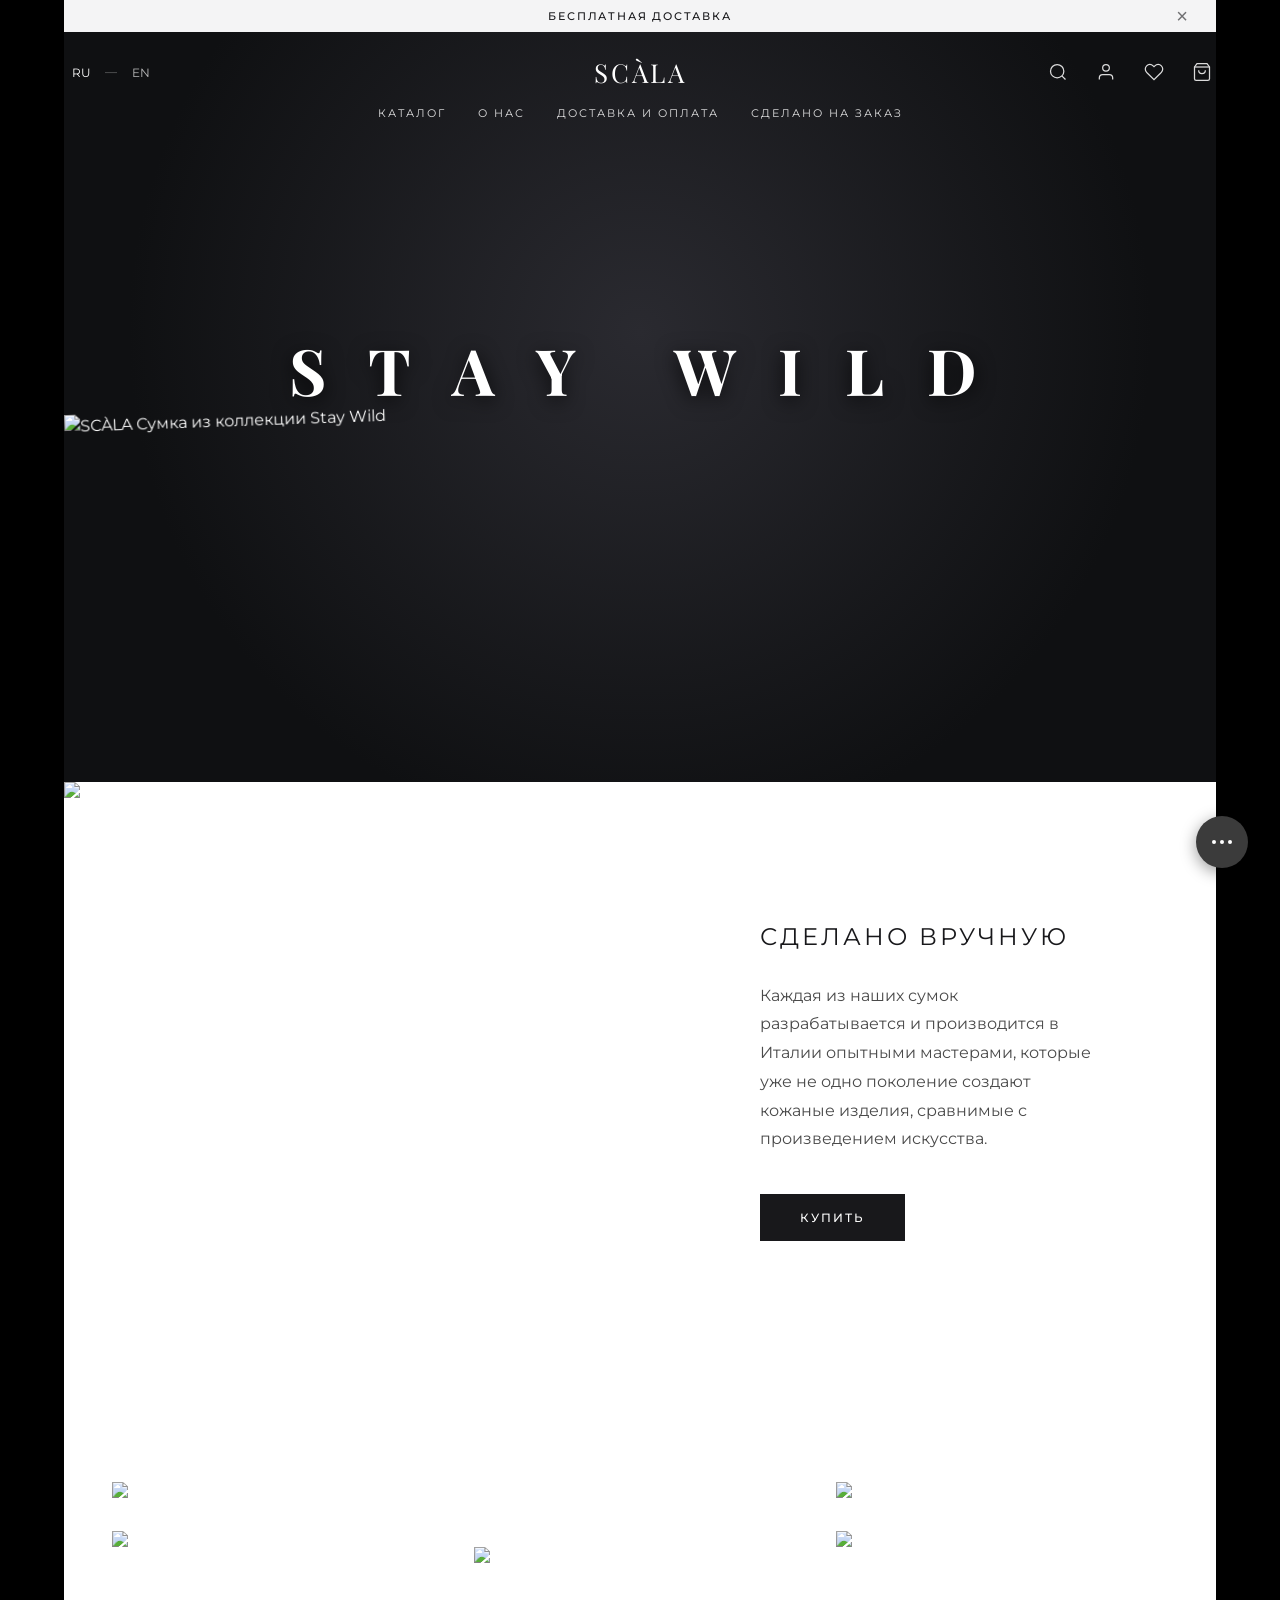
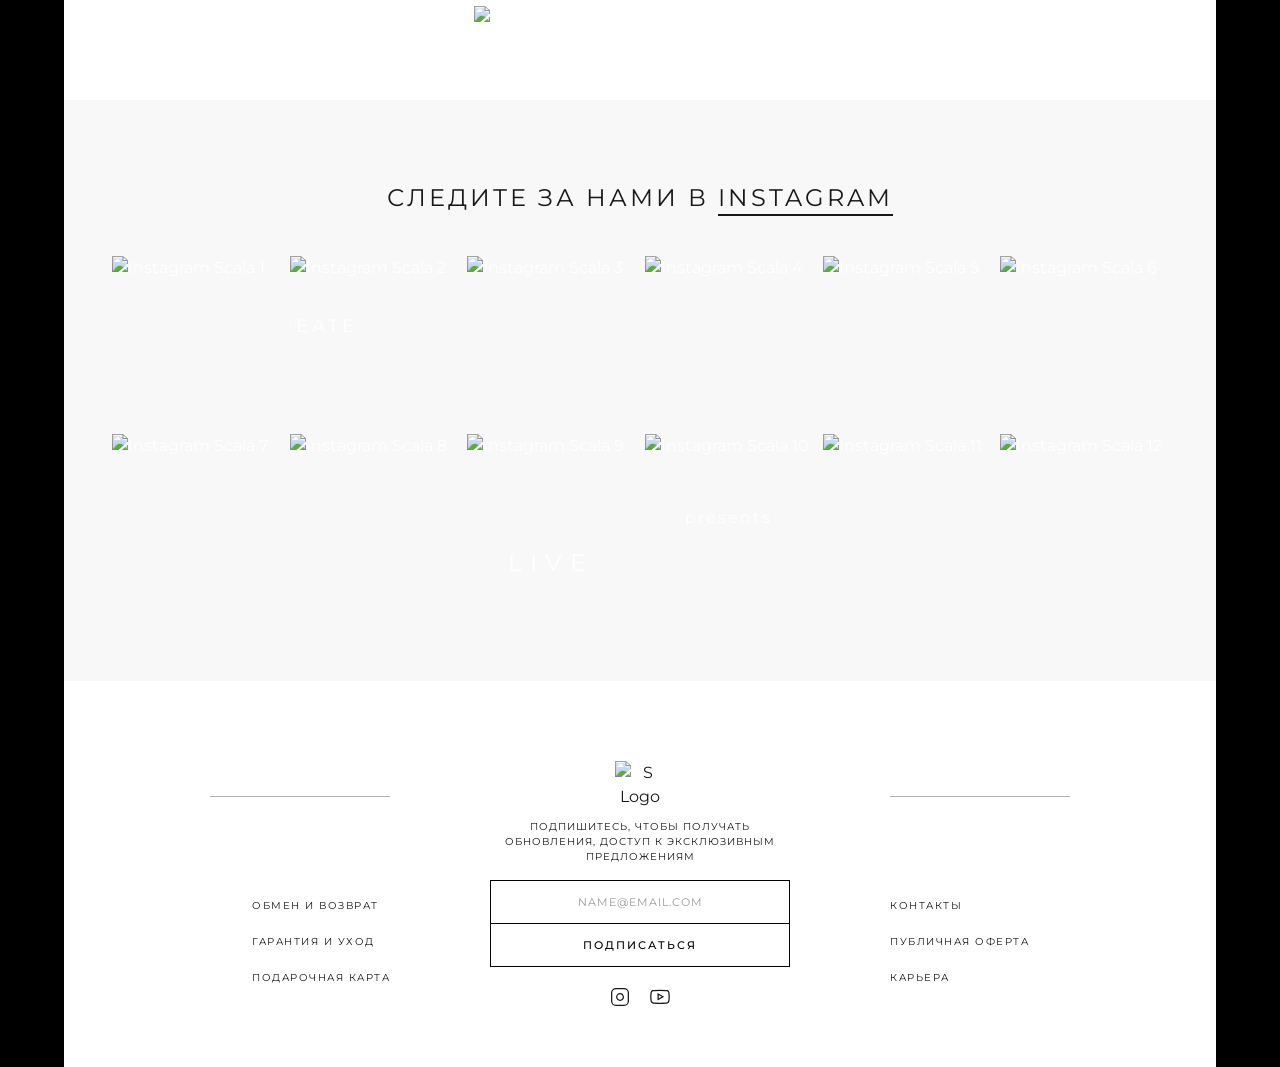
==== commit 59262c7a: "feat: add index page" ====
--- a/index.html
+++ b/index.html
@@ -7,7 +7,10 @@
     <link rel="preconnect" href="https://fonts.googleapis.com">
     <link rel="preconnect" href="https://fonts.gstatic.com" crossorigin>
     <link href="https://fonts.googleapis.com/css2?family=Montserrat:wght@300;400;500&family=Playfair+Display:ital,wght@0,400;0,600;1,400&display=swap" rel="stylesheet">
-    <link rel="stylesheet" href="style.css">
+    
+    <!-- Подключение стилей: общие + для главной -->
+    <link rel="stylesheet" href="css/common.css">
+    <link rel="stylesheet" href="css/index.css">
 </head>
 <body>
 
@@ -66,7 +69,7 @@
         <!-- Главный экран (Hero) -->
         <main class="hero">
             <h1 class="hero__title" data-i18n="hero_title">S T A Y &nbsp; W I L D</h1>
-            <img src="images/hero-bag.jpg" 
+            <img src="images/main/hero-bag.jpg" 
                  alt="SCÀLA Сумка из коллекции Stay Wild" 
                  class="hero__image">
         </main>
@@ -76,7 +79,7 @@
     <section class="handmade-section">
         <div class="handmade__container">
             <div class="handmade__image-block">
-                <img src="images/handmade-bag.jpg" 
+                <img src="images/main/handmade-bag.jpg" 
                      alt="Сумка Scala ручной работы" 
                      class="handmade__image">
             </div>
@@ -96,22 +99,22 @@
         <div class="catalog__container">
             <div class="catalog__grid">
                 <article class="catalog__item">
-                    <img src="images/bag-blue-orange.jpg" alt="Сумка Scala сине-оранжевая" class="catalog__image">
+                    <img src="images/main/bag-blue-orange.jpg" alt="Сумка Scala сине-оранжевая" class="catalog__image">
                 </article>
                 <article class="catalog__item catalog__item--featured">
-                    <img src="images/bag-blue-featured.jpg" alt="Сумка Scala синяя премиум" class="catalog__image">
-                </article>
-                <article class="catalog__item">
-                    <img src="images/bag-snake.jpg" alt="Сумка Scala змеиная кожа" class="catalog__image">
-                </article>
-                <article class="catalog__item">
-                    <img src="images/bag-leopard.jpg" alt="Сумка Scala леопард" class="catalog__image">
-                </article>
-                <article class="catalog__item">
-                    <img src="images/bag-black.jpg" alt="Сумка Scala черная" class="catalog__image">
-                </article>
-                <article class="catalog__item">
-                    <img src="images/bag-leopard-set.jpg" alt="Набор сумок Scala леопард" class="catalog__image">
+                    <img src="images/main/bag-blue-featured.jpg" alt="Сумка Scala синяя премиум" class="catalog__image">
+                </article>
+                <article class="catalog__item">
+                    <img src="images/main/bag-snake.jpg" alt="Сумка Scala змеиная кожа" class="catalog__image">
+                </article>
+                <article class="catalog__item">
+                    <img src="images/main/bag-leopard.jpg" alt="Сумка Scala леопард" class="catalog__image">
+                </article>
+                <article class="catalog__item">
+                    <img src="images/main/bag-black.jpg" alt="Сумка Scala черная" class="catalog__image">
+                </article>
+                <article class="catalog__item">
+                    <img src="images/main/bag-leopard-set.jpg" alt="Набор сумок Scala леопард" class="catalog__image">
                 </article>
             </div>
         </div>
@@ -122,32 +125,32 @@
         <div class="instagram__container">
             <h2 class="instagram__title">СЛЕДИТЕ ЗА НАМИ В <span class="instagram__title-underline">INSTAGRAM</span></h2>
             <div class="instagram__grid">
-                <article class="instagram__item"><img src="images/instagram-1.jpg" alt="Instagram Scala 1" class="instagram__image"></article>
+                <article class="instagram__item"><img src="images/main/instagram-1.jpg" alt="Instagram Scala 1" class="instagram__image"></article>
                 <article class="instagram__item instagram__item--vertical-text">
-                    <img src="images/instagram-2.jpg" alt="Instagram Scala 2" class="instagram__image">
+                    <img src="images/main/instagram-2.jpg" alt="Instagram Scala 2" class="instagram__image">
                     <span class="instagram__text-overlay">CREATE</span>
                 </article>
                 <article class="instagram__item instagram__item--video">
-                    <img src="images/instagram-3.jpg" alt="Instagram Scala 3" class="instagram__image">
+                    <img src="images/main/instagram-3.jpg" alt="Instagram Scala 3" class="instagram__image">
                     <div class="instagram__play-icon">▶</div>
                 </article>
-                <article class="instagram__item"><img src="images/instagram-4.jpg" alt="Instagram Scala 4" class="instagram__image"></article>
-                <article class="instagram__item"><img src="images/instagram-5.jpg" alt="Instagram Scala 5" class="instagram__image"></article>
-                <article class="instagram__item"><img src="images/instagram-6.jpg" alt="Instagram Scala 6" class="instagram__image"></article>
-                <article class="instagram__item"><img src="images/instagram-7.jpg" alt="Instagram Scala 7" class="instagram__image"></article>
-                <article class="instagram__item"><img src="images/instagram-8.jpg" alt="Instagram Scala 8" class="instagram__image"></article>
+                <article class="instagram__item"><img src="images/main/instagram-4.jpg" alt="Instagram Scala 4" class="instagram__image"></article>
+                <article class="instagram__item"><img src="images/main/instagram-5.jpg" alt="Instagram Scala 5" class="instagram__image"></article>
+                <article class="instagram__item"><img src="images/main/instagram-6.jpg" alt="Instagram Scala 6" class="instagram__image"></article>
+                <article class="instagram__item"><img src="images/main/instagram-7.jpg" alt="Instagram Scala 7" class="instagram__image"></article>
+                <article class="instagram__item"><img src="images/main/instagram-8.jpg" alt="Instagram Scala 8" class="instagram__image"></article>
                 <article class="instagram__item instagram__item--live-text">
-                    <img src="images/instagram-9.jpg" alt="Instagram Scala 9" class="instagram__image">
+                    <img src="images/main/instagram-9.jpg" alt="Instagram Scala 9" class="instagram__image">
                     <span class="instagram__text-overlay instagram__text-overlay--live">LIVE</span>
                 </article>
                 <article class="instagram__item instagram__item--video instagram__item--presents">
-                    <img src="images/instagram-10.jpg" alt="Instagram Scala 10" class="instagram__image">
+                    <img src="images/main/instagram-10.jpg" alt="Instagram Scala 10" class="instagram__image">
                     <span class="instagram__text-overlay instagram__text-overlay--presents">presents</span>
                     <div class="instagram__play-icon">▶</div>
                 </article>
-                <article class="instagram__item"><img src="images/instagram-11.jpg" alt="Instagram Scala 11" class="instagram__image"></article>
+                <article class="instagram__item"><img src="images/main/instagram-11.jpg" alt="Instagram Scala 11" class="instagram__image"></article>
                 <article class="instagram__item instagram__item--video">
-                    <img src="images/instagram-12.jpg" alt="Instagram Scala 12" class="instagram__image">
+                    <img src="images/main/instagram-12.jpg" alt="Instagram Scala 12" class="instagram__image">
                     <div class="instagram__play-icon">▶</div>
                 </article>
             </div>
@@ -175,7 +178,7 @@
                 </ul>
             </div>
             <div class="footer__center">
-                <img src="images/footer-logo-s.png" alt="S Logo" class="footer__logo-img">
+                <img src="images/main/footer-logo-s.png" alt="S Logo" class="footer__logo-img">
                 <p class="footer__subscribe-text">ПОДПИШИТЕСЬ, ЧТОБЫ ПОЛУЧАТЬ ОБНОВЛЕНИЯ, ДОСТУП К ЭКСКЛЮЗИВНЫМ ПРЕДЛОЖЕНИЯМ</p>
                 <form class="footer__form" action="#" method="POST">
                     <input type="email" name="email" placeholder="NAME@EMAIL.COM" class="footer__input" required>
--- a/css/common.css
+++ b/css/common.css
@@ -0,0 +1,699 @@
+/* ========================================
+   ГЛОБАЛЬНЫЕ НАСТРОЙКИ & ПЕРЕМЕННЫЕ
+   ======================================== */
+:root {
+    /* Цветовая палитра — Светлая тема (по умолчанию для контента) */
+    --bg-primary: #0f1012;
+    --bg-secondary: #1a1b1e;
+    --bg-topbar: #f4f4f5;
+    --bg-section: #ffffff;
+    
+    --text-primary: #ffffff;
+    --text-secondary: #a1a1aa;
+    --text-dark: #18181b;
+    --text-muted: #4a4a4a;
+    
+    --accent: #c9a66b;
+    --accent-hover: #b89558;
+    
+    --border-color: rgba(255, 255, 255, 0.1);
+    --border-color-dark: rgba(0, 0, 0, 0.1);
+    
+    /* Шрифты */
+    --font-serif: 'Playfair Display', serif;
+    --font-sans: 'Montserrat', sans-serif;
+    
+    /* Размеры и отступы */
+    --container-padding: 0 48px;
+    --header-height: 120px;
+    --transition-speed: 0.3s;
+    
+    /* Тени */
+    --shadow-sm: 0 2px 8px rgba(0, 0, 0, 0.3);
+    --shadow-md: 0 4px 16px rgba(0, 0, 0, 0.4);
+    --shadow-lg: 0 8px 32px rgba(0, 0, 0, 0.5);
+}
+
+/* Темная тема (для темных секций) */
+[data-theme="dark"] {
+    --bg-primary: #0f1012;
+    --bg-secondary: #1a1b1e;
+    --text-primary: #ffffff;
+    --text-secondary: #a1a1aa;
+}
+
+/* Светлая тема (для светлых секций) */
+[data-theme="light"] {
+    --bg-primary: #ffffff;
+    --bg-secondary: #f8f9fa;
+    --text-primary: #18181b;
+    --text-secondary: #555555;
+}
+
+/* Версия для слабовидящих */
+[data-accessibility="high-contrast"] {
+    --bg-primary: #000000 !important;
+    --bg-secondary: #000000 !important;
+    --text-primary: #ffffff !important;
+    --text-secondary: #ffffff !important;
+    --text-dark: #ffffff !important;
+    --text-muted: #ffffff !important;
+}
+
+[data-accessibility="large-text"] {
+    font-size: 125% !important;
+}
+
+[data-accessibility="disable-images"] img {
+    display: none !important;
+}
+
+[data-accessibility="disable-images"] img::after {
+    content: "[Изображение отключено]";
+    display: block;
+    padding: 20px;
+    background: #333;
+    color: #fff;
+    text-align: center;
+}
+
+/* === БАЗОВЫЙ СБРОС === */
+*, *::before, *::after {
+    margin: 0;
+    padding: 0;
+    box-sizing: border-box;
+}
+
+html {
+    font-size: 16px;
+    scroll-behavior: smooth;
+}
+
+body {
+    font-family: var(--font-sans);
+    background-color: var(--bg-primary);
+    color: var(--text-primary);
+    -webkit-font-smoothing: antialiased;
+    -moz-osx-font-smoothing: grayscale;
+    overflow-x: hidden;
+    line-height: 1.5;
+}
+
+/* Скрытие элементов для слабовидящих */
+.sr-only {
+    position: absolute;
+    width: 1px;
+    height: 1px;
+    padding: 0;
+    margin: -1px;
+    overflow: hidden;
+    clip: rect(0, 0, 0, 0);
+    white-space: nowrap;
+    border: 0;
+}
+
+/* ========================================
+   ОБЕРТКА СТРАНИЦЫ (1152px ЦЕНТРИРОВАНИЕ)
+   ======================================== */
+.page-wrapper {
+    max-width: 1152px;  /* ← ИЗМЕНЕНО С 1440px НА 1152px */
+    margin: 0 auto;
+    width: 100%;
+    position: relative;
+    overflow: hidden;
+}
+
+/* ========================================
+   ВЕРХНЯЯ ИНФОРМАЦИОННАЯ ПОЛОСА
+   ======================================== */
+.top-bar {
+    background-color: var(--bg-topbar);
+    color: var(--text-dark);
+    height: 32px;
+    display: flex;
+    align-items: center;
+    justify-content: center;
+    position: relative;
+    font-size: 11px;
+    letter-spacing: 1.8px;
+    text-transform: uppercase;
+    font-weight: 500;
+}
+
+.top-bar__text { cursor: default; }
+
+.top-bar__close {
+    position: absolute;
+    right: 24px;
+    background: none;
+    border: none;
+    cursor: pointer;
+    font-size: 20px;
+    color: var(--text-dark);
+    opacity: 0.6;
+    line-height: 1;
+    transition: opacity var(--transition-speed) ease;
+    padding: 4px;
+}
+
+.top-bar__close:hover,
+.top-bar__close:focus {
+    opacity: 1;
+    outline: 2px solid var(--accent);
+    outline-offset: 2px;
+}
+
+/* ========================================
+   ШАПКА САЙТА
+   ======================================== */
+.header {
+    position: absolute;
+    top: 32px;
+    left: 0;
+    right: 0;
+    z-index: 50;
+    padding: 20px 0px 0;
+    pointer-events: none;
+}
+
+.header > * { pointer-events: auto; }
+
+.burger-menu {
+    display: none;
+    flex-direction: column;
+    gap: 5px;
+    background: none;
+    border: none;
+    cursor: pointer;
+    padding: 8px;
+    z-index: 100;
+}
+
+.burger-menu span {
+    display: block;
+    width: 24px;
+    height: 2px;
+    background-color: var(--text-primary);
+    transition: all var(--transition-speed) ease;
+}
+
+.burger-menu[aria-expanded="true"] span:nth-child(1) { transform: rotate(45deg) translate(5px, 5px); }
+.burger-menu[aria-expanded="true"] span:nth-child(2) { opacity: 0; }
+.burger-menu[aria-expanded="true"] span:nth-child(3) { transform: rotate(-45deg) translate(7px, -6px); }
+
+.header__top-row {
+    display: flex;
+    align-items: center;
+    justify-content: space-between;
+    height: 40px;
+}
+
+.header__lang-switcher {
+    display: flex;
+    align-items: center;
+    gap: 6px;
+    font-size: 12px;
+    letter-spacing: 1px;
+}
+
+.header__lang-btn {
+    background: none;
+    border: none;
+    color: var(--text-primary);
+    cursor: pointer;
+    font-family: inherit;
+    font-size: 12px;
+    opacity: 0.7;
+    transition: opacity var(--transition-speed) ease;
+    padding: 4px 8px;
+}
+
+.header__lang-btn:hover,
+.header__lang-btn.is-active { opacity: 1; }
+.header__lang-sep { opacity: 0.4; user-select: none; }
+
+.header__logo {
+    position: absolute;
+    left: 50%;
+    transform: translateX(-50%);
+}
+
+.header__logo a {
+    font-family: var(--font-serif);
+    font-size: 26px;
+    color: var(--text-primary);
+    text-decoration: none;
+    letter-spacing: 3px;
+    font-weight: 400;
+    transition: opacity var(--transition-speed) ease;
+}
+
+.header__logo a:hover { opacity: 0.85; }
+
+.header__user-actions { display: flex; gap: 20px; }
+
+.header__icon {
+    background: none;
+    border: none;
+    color: var(--text-primary);
+    cursor: pointer;
+    padding: 4px;
+    opacity: 0.85;
+    transition: opacity var(--transition-speed) ease, transform 0.2s ease;
+    display: flex;
+    align-items: center;
+    justify-content: center;
+}
+
+.header__icon:hover,
+.header__icon:focus {
+    opacity: 1;
+    transform: scale(1.1);
+    outline: 2px solid var(--accent);
+    outline-offset: 2px;
+}
+
+.header__nav { margin-top: 8px; }
+
+.header__nav-list {
+    display: flex;
+    justify-content: center;
+    list-style: none;
+    gap: 32px;
+}
+
+.header__nav-link {
+    color: var(--text-primary);
+    text-decoration: none;
+    font-size: 11px;
+    letter-spacing: 2px;
+    text-transform: uppercase;
+    opacity: 0.85;
+    transition: opacity var(--transition-speed) ease;
+    position: relative;
+    padding: 4px 0;
+}
+
+.header__nav-link::after {
+    content: '';
+    position: absolute;
+    bottom: -4px;
+    left: 0;
+    width: 0;
+    height: 1px;
+    background: var(--text-primary);
+    transition: width var(--transition-speed) ease;
+}
+
+.header__nav-link:hover,
+.header__nav-link:focus { opacity: 1; outline: none; }
+.header__nav-link:hover::after,
+.header__nav-link:focus::after { width: 100%; }
+
+/* ========================================
+   КНОПКА ЧАТА (ФИКСИРОВАННАЯ)
+   ======================================== */
+.chat-btn {
+    position: fixed;
+    bottom: 32px;
+    right: 32px;
+    width: 52px;
+    height: 52px;
+    background-color: #3b3b3b;
+    border: none;
+    border-radius: 50%;
+    color: #ffffff;
+    cursor: pointer;
+    display: flex;
+    align-items: center;
+    justify-content: center;
+    z-index: 100;
+    box-shadow: var(--shadow-md);
+    transition: transform var(--transition-speed) ease, background-color var(--transition-speed) ease;
+}
+
+.chat-btn:hover,
+.chat-btn:focus {
+    transform: scale(1.05);
+    background-color: #4a4a4a;
+    outline: 2px solid var(--accent);
+    outline-offset: 2px;
+}
+
+.chat-btn svg { width: 24px; height: 12px; }
+
+/* ========================================
+   ПРЕЛОАДЕР
+   ======================================== */
+.preloader {
+    position: fixed;
+    top: 0;
+    left: 0;
+    width: 100%;
+    height: 100%;
+    background: var(--bg-primary);
+    display: flex;
+    align-items: center;
+    justify-content: center;
+    z-index: 9999;
+    transition: opacity 0.5s ease, visibility 0.5s ease;
+}
+
+.preloader.hidden {
+    opacity: 0;
+    visibility: hidden;
+    pointer-events: none;
+}
+
+.preloader__spinner {
+    width: 50px;
+    height: 50px;
+    border: 3px solid rgba(255, 255, 255, 0.2);
+    border-top-color: var(--accent);
+    border-radius: 50%;
+    animation: spin 1s linear infinite;
+}
+
+@keyframes spin { to { transform: rotate(360deg); } }
+
+/* ========================================
+   МОДАЛЬНЫЕ ОКНА
+   ======================================== */
+.modal {
+    position: fixed;
+    top: 0;
+    left: 0;
+    width: 100%;
+    height: 100%;
+    background: rgba(0, 0, 0, 0.7);
+    display: flex;
+    align-items: center;
+    justify-content: center;
+    z-index: 1000;
+    opacity: 0;
+    visibility: hidden;
+    transition: opacity var(--transition-speed) ease, visibility var(--transition-speed) ease;
+}
+
+.modal.is-open { opacity: 1; visibility: visible; }
+
+.modal__content {
+    background: var(--bg-primary);
+    padding: 40px;
+    border-radius: 8px;
+    max-width: 500px;
+    width: 90%;
+    position: relative;
+    transform: translateY(20px);
+    transition: transform var(--transition-speed) ease;
+}
+
+.modal.is-open .modal__content { transform: translateY(0); }
+
+.modal__close {
+    position: absolute;
+    top: 16px;
+    right: 16px;
+    background: none;
+    border: none;
+    color: var(--text-primary);
+    font-size: 24px;
+    cursor: pointer;
+    padding: 4px;
+    opacity: 0.7;
+    transition: opacity var(--transition-speed) ease;
+}
+
+.modal__close:hover { opacity: 1; }
+
+/* ========================================
+   ФУТЕР
+   ======================================== */
+.footer {
+    background-color: #ffffff;
+    padding: 80px 0 60px;
+    color: var(--text-dark);
+    font-family: var(--font-sans);
+}
+
+.footer__container {
+    max-width: 1152px;  /* ← ИЗМЕНЕНО С 1440px НА 1152px */
+    margin: 0 auto;
+    padding: 0 48px;
+    display: flex;
+    justify-content: space-between;
+    align-items: flex-start;
+}
+
+.footer__col { flex: 1; display: flex; flex-direction: column; }
+.footer__col--left { align-items: flex-end; padding-right: 40px; }
+.footer__col--right { align-items: flex-start; padding-left: 40px; }
+
+.footer__line {
+    width: 180px;
+    height: 1px;
+    background-color: #000000;
+    opacity: 0.3;
+    margin-top: 35px;
+    margin-bottom: 0;
+}
+
+.footer__list {
+    list-style: none;
+    padding: 0;
+    margin: 0;
+    margin-top: 95px;
+    display: flex;
+    flex-direction: column;
+    gap: 12px;
+}
+
+.footer__link {
+    font-size: 10px;
+    letter-spacing: 1.5px;
+    text-transform: uppercase;
+    color: var(--text-dark);
+    text-decoration: none;
+    transition: opacity 0.3s;
+    white-space: nowrap;
+}
+.footer__link:hover { opacity: 0.5; text-decoration: underline; }
+
+.footer__center {
+    flex: 0 0 auto;
+    display: flex;
+    flex-direction: column;
+    align-items: center;
+    text-align: center;
+    padding: 0 60px;
+    z-index: 2;
+}
+
+.footer__logo-img { width: 50px; margin-bottom: 10px; }
+
+.footer__subscribe-text {
+    font-size: 10px;
+    line-height: 1.5;
+    letter-spacing: 1px;
+    margin-bottom: 16px;
+    max-width: 280px;
+    text-transform: uppercase;
+}
+
+.footer__form {
+    width: 300px;
+    border: 1px solid #000000;
+    margin-bottom: 20px;
+}
+
+.footer__input {
+    width: 100%;
+    padding: 14px;
+    border: none;
+    border-bottom: 1px solid #000000;
+    background: transparent;
+    font-family: var(--font-sans);
+    font-size: 11px;
+    letter-spacing: 1px;
+    text-align: center;
+    outline: none;
+}
+.footer__input::placeholder { color: #999999; text-transform: uppercase; }
+
+.footer__btn {
+    width: 100%;
+    padding: 14px;
+    background: transparent;
+    border: none;
+    font-family: var(--font-sans);
+    font-size: 11px;
+    font-weight: 500;
+    letter-spacing: 2px;
+    text-transform: uppercase;
+    cursor: pointer;
+    transition: background 0.3s;
+}
+.footer__btn:hover { background: #f4f4f4; }
+
+.footer__socials { display: flex; gap: 20px; }
+
+.footer__social-link {
+    color: var(--text-dark);
+    transition: opacity 0.3s, transform 0.3s;
+    display: flex;
+    align-items: center;
+    justify-content: center;
+}
+.footer__social-link:hover { opacity: 0.6; transform: scale(1.1); }
+
+/* ========================================
+   АДАПТИВНОСТЬ (ОБЩАЯ)
+   ======================================== */
+@media (prefers-reduced-motion: reduce) {
+    *, *::before, *::after {
+        animation-duration: 0.01ms !important;
+        animation-iteration-count: 1 !important;
+        transition-duration: 0.01ms !important;
+        scroll-behavior: auto !important;
+    }
+}
+
+a:focus, button:focus, input:focus, textarea:focus, select:focus {
+    outline: 2px solid var(--accent);
+    outline-offset: 2px;
+}
+
+::-webkit-scrollbar { width: 8px; }
+::-webkit-scrollbar-track { background: var(--bg-secondary); }
+::-webkit-scrollbar-thumb { background: var(--accent); border-radius: 4px; }
+::-webkit-scrollbar-thumb:hover { background: var(--accent-hover); }
+
+/* Планшет (≤1024px) */
+@media (max-width: 1024px) {
+    :root { --container-padding: 0 24px; }
+    .header { padding: 20px 24px 0; }
+    .header__nav-list { gap: 20px; }
+    
+    .footer__container {
+        flex-direction: column;
+        align-items: center;
+        gap: 40px;
+        text-align: center;
+    }
+    .footer__col--left, .footer__col--right { align-items: center; padding: 0; }
+    .footer__line { display: none; }
+    .footer__list { margin-top: 20px; }
+}
+
+/* Мобильный (≤768px) */
+@media (max-width: 768px) {
+    .burger-menu {
+        display: flex;
+        position: absolute;
+        left: 24px;
+        top: 24px;
+    }
+    
+    .header__nav {
+        position: fixed;
+        top: 0;
+        left: -100%;
+        width: 280px;
+        height: 100vh;
+        background: var(--bg-primary);
+        backdrop-filter: blur(10px);
+        transition: left var(--transition-speed) ease;
+        padding: 100px 40px 40px;
+        z-index: 99;
+        display: flex;
+        flex-direction: column;
+    }
+    .header__nav.is-open { left: 0; }
+    .header__nav-list { flex-direction: column; gap: 24px; align-items: flex-start; }
+    .header__nav-link { font-size: 14px; padding: 8px 0; }
+    .header__user-actions .header__icon:not(:last-child) { display: none; }
+    
+    .footer { padding: 50px 0 30px; }
+    .footer__container { padding: 0 24px; }
+    .footer__form { width: 100%; max-width: 280px; }
+}
+
+/* Маленький мобильный (≤320px) */
+@media (max-width: 320px) {
+    .header__logo a { font-size: 22px; letter-spacing: 2px; }
+}/* === ЧЁРНЫЕ ПОЛОСКИ ПО БОКАМ + ЦЕНТРИРОВАНИЕ 1152px === */
+body {
+    background-color: #000000 !important; /* Чистый чёрный фон страницы */
+}
+
+/* Ограничиваем и центрируем ВСЕ основные контейнеры */
+.container,
+.catalog__container,
+.footer__container,
+.handmade__container,
+.instagram__container {
+    max-width: 1152px;     /* ← 1152 вместо 1440 */
+    margin: 0 auto;
+    padding: 0;            /* ← 0 вместо 48px */
+}
+/* Если какие-то секции тянутся на всю ширину, ограничиваем их тоже */
+.handmade-section,
+.catalog-section,
+.instagram-section,
+.product-showcase,
+.products-grid,
+.footer {
+    max-width: 1152px;
+    margin-left: auto;
+    margin-right: auto;
+}/* === ФИКС: БЛОК "СДЕЛАНО ВРУЧНУЮ" ПО ЦЕНТРУ === */
+.handmade-section {
+    margin: 0 auto !important; /* Перебиваем старый прижим влево */
+}
+
+.handmade__container {
+    max-width: 100% !important; /* Убираем двойное сжатие */
+}/* === ИСПРАВЛЕНИЕ: УБИРАЕМ СЕРЫЙ БЛОК + СТРОГО 1152px === */
+body {
+    background-color: #000000 !important; /* Чистые чёрные полоски по бокам */
+}
+/* === ЕДИНАЯ СЕТКА 1152px + УБИРАЕМ СЕРЫЕ КРАЯ === */
+body {
+    background-color: #000000;
+    margin: 0;
+    padding: 0;
+}
+
+/* === ИСПРАВЛЕНИЕ: 1152px БЕЗ ОТСТУПОВ И БОЛЬШОЕ ФОТО === */
+
+/* 1. Чёрный фон страницы */
+body {
+    background-color: #000000;
+    margin: 0;
+    padding: 0;
+}
+/* === ШАПКА И ХЛЕБНЫЕ КРОШКИ: 1152px + ЧЁРНЫЕ ПОЛОСКИ === */
+
+/* 1. Чёрный фон всей страницы */
+body {
+    background-color: #000000 !important;
+}
+
+/* 2. Ограничиваем белые блоки шапки и крошек */
+.catalog-header,
+.breadcrumb {
+    max-width: 1152px !important;   /* Строго 1152px */
+    margin: 0 auto !important;      /* Строго по центру */
+    width: 100% !important;
+    padding-left: 0 !important;     /* Убираем боковые отступы у самого блока */
+    padding-right: 0 !important;
+    box-sizing: border-box;
+}
+
+/* 3. Возвращаем "воздух" ВНУТРИ контента (чтобы текст не прилипал к краям) */
+.catalog-header__top,
+.catalog-header__categories,
+.breadcrumb .container {
+    padding-left: 48px !important;
+    padding-right: 48px !important;
+}
--- a/css/index.css
+++ b/css/index.css
@@ -0,0 +1,408 @@
+/* ========================================
+   HERO СЕКЦИЯ (ГЛАВНЫЙ ЭКРАН)
+   ======================================== */
+.hero {
+    position: relative;
+    
+    min-height: 750px;
+    display: flex;
+    align-items: center;
+    justify-content: center;
+    background: radial-gradient(circle at 50% 40%, #2a2a30 0%, var(--bg-primary) 70%);
+    overflow: hidden;
+}
+
+.hero__title {
+    position: absolute;
+    top: 45%;
+    left: 50%;
+    transform: translate(-50%, -50%);
+    z-index: 10;
+    font-family: var(--font-serif);
+    font-size: clamp(42px, 5vw, 80px);
+    color: var(--text-primary);
+    letter-spacing: 0.22em;
+    text-transform: uppercase;
+    pointer-events: none;
+    text-shadow: 0 4px 20px rgba(0, 0, 0, 0.8);
+    white-space: nowrap;
+    text-align: center;
+    width: 100%;
+}
+
+.hero__image {
+    position: relative;
+    z-index: 5;
+    max-width: 1152px;  /* ← ИЗМЕНЕНО С 1440px НА 1152px */
+    width: 100%;
+    height: auto;
+    filter: drop-shadow(0 25px 50px rgba(0, 0, 0, 0.7));
+    transform: rotate(-2deg);
+    transition: transform 0.5s ease;
+}
+
+.hero__image:hover { transform: rotate(0deg) scale(1.02); }
+
+/* === СЕКЦИЯ "СДЕЛАНО ВРУЧНУЮ" === */
+.handmade-section {
+    background-color: #ffffff;
+    width: 100%;
+    position: relative;
+    z-index: 20;
+    margin: 0;
+    padding: 0;
+}
+
+.handmade__container {
+    max-width: 1152px;  /* ← ИЗМЕНЕНО С 1440px НА 1152px */
+    margin: 0 auto;
+    display: flex;
+    align-items: center;
+    min-height: 600px;
+}
+
+.handmade__image-block {
+    flex: 0 0 50%;
+    width: 50%;
+    margin: 0;
+    padding: 0;
+    display: flex;
+    align-items: flex-start; /* Прижимаем фото к верху ВНУТРИ блока */
+    align-self: flex-start;  /* ← ДОБАВЬ ЭТУ СТРОКУ: прижимает САМ блок к верху контейнера */
+    overflow: hidden;
+}
+
+.handmade__image {
+    width: 100%;
+    height: auto;
+    object-fit: contain;
+    display: block;
+}
+.handmade__content-block {
+    flex: 0 0 50%;
+    width: 50%;
+    display: flex;
+    flex-direction: column;
+    justify-content: center;
+    padding: 0 120px;
+    box-sizing: border-box;
+}
+
+.handmade__title {
+    font-family: var(--font-sans);
+    font-size: 24px;
+    font-weight: 400;
+    letter-spacing: 3px;
+    text-transform: uppercase;
+    color: var(--text-dark);
+    margin-bottom: 30px;
+    line-height: 1.2;
+}
+
+.handmade__text {
+    font-family: var(--font-sans);
+    font-size: 16px;
+    line-height: 1.8;
+    color: var(--text-muted);
+    margin-bottom: 40px;
+    max-width: 400px;
+}
+
+.handmade__btn {
+    background-color: var(--text-dark);
+    color: #ffffff;
+    border: none;
+    padding: 16px 40px;
+    font-family: var(--font-sans);
+    font-size: 12px;
+    font-weight: 500;
+    letter-spacing: 2px;
+    text-transform: uppercase;
+    cursor: pointer;
+    transition: all var(--transition-speed) ease;
+    width: fit-content;
+    text-decoration: none;
+    display: inline-flex;
+    align-items: center;
+    justify-content: center;
+}
+
+.handmade__btn:hover,
+.handmade__btn:focus {
+    background-color: #333333;
+    transform: translateY(-2px);
+    box-shadow: var(--shadow-md);
+    outline: 2px solid var(--accent);
+    outline-offset: 2px;
+}
+
+/* АДАПТИВ ДЛЯ HANDMADE */
+@media (max-width: 1024px) {
+    .handmade__container {
+        flex-direction: column;
+        min-height: auto;
+        padding: 60px 0;
+    }
+    .handmade__image-block,
+    .handmade__content-block {
+        flex: 0 0 100%;
+        width: 100%;
+    }
+    .handmade__content-block {
+        padding: 40px 24px;
+        align-items: center;
+        text-align: center;
+    }
+    .handmade__text { max-width: 100%; }
+}
+
+@media (max-width: 1024px) {
+    .hero__title { font-size: clamp(36px, 5vw, 64px); letter-spacing: 0.18em; }
+    .handmade__container { padding: 60px 24px; }
+    .handmade__image-block { padding-right: 40px; }
+    .handmade__image-block img { max-width: 450px; }
+}
+
+@media (max-width: 768px) {
+    .hero { min-height: 600px; }
+    .hero__title { font-size: 32px; letter-spacing: 0.15em; top: 48%; }
+    .hero__image { max-width: 90%; }
+    
+    .handmade__container {
+        flex-direction: column;
+        padding: 40px 24px;
+        min-height: auto;
+    }
+    .handmade__image-block {
+        flex: 0 0 100%;
+        padding-right: 0;
+        padding-bottom: 40px;
+    }
+    .handmade__image-block img { max-width: 100%; }
+    .handmade__content-block {
+        flex: 0 0 100%;
+        padding-left: 0;
+        align-items: center;
+        text-align: center;
+    }
+    .handmade__text { max-width: 100%; }
+    .handmade__btn { width: 100%; max-width: 200px; }
+    .chat-btn { width: 48px; height: 48px; bottom: 24px; right: 24px; }
+}
+
+@media (max-width: 320px) {
+    .hero__title { font-size: 28px; letter-spacing: 0.12em; }
+    .handmade__title { font-size: 20px; letter-spacing: 2px; }
+    .handmade__text { font-size: 14px; }
+}
+
+/* === СЕКЦИЯ КАТАЛОГА (ПРЕВЬЮ НА ГЛАВНОЙ) === */
+.catalog-section {
+    background-color: #ffffff;
+    padding: 100px 0;
+    position: relative;
+    z-index: 20;
+}
+
+.catalog__container {
+    max-width: 1152px;  /* ← ИЗМЕНЕНО С 1440px НА 1152px */
+    margin: 0 auto;
+    padding: 0 48px;
+}
+
+.catalog__grid {
+    display: grid;
+    grid-template-columns: repeat(3, 1fr);
+    grid-auto-rows: auto;
+    row-gap: 0px;
+    column-gap: 30px;
+}
+
+.catalog__item {
+    background-color: transparent;
+    overflow: hidden;
+    cursor: pointer;
+    display: block;
+    position: relative;
+    border-radius: 0;
+}
+
+.catalog__item img {
+    width: 100%;
+    height: auto;
+    display: block;
+    transform: translateZ(0);
+    -webkit-backface-visibility: hidden;
+    backface-visibility: hidden;
+}
+
+.catalog__item:nth-child(2) { transform: translateY(40px); }
+.catalog__item:nth-child(5) { transform: translateY(30px); }
+
+.catalog__item:nth-child(1) { grid-column: 1; grid-row: 1; }
+.catalog__item:nth-child(2) { grid-column: 2; grid-row: 1; margin-top: 25px; }
+.catalog__item:nth-child(3) { grid-column: 3; grid-row: 1; }
+.catalog__item:nth-child(4) { grid-column: 1; grid-row: 2; }
+.catalog__item:nth-child(5) { grid-column: 2; grid-row: 2; margin-top: 45px; }
+.catalog__item:nth-child(6) { grid-column: 3; grid-row: 2; }
+
+@media (max-width: 1024px) {
+    .catalog__grid {
+        grid-template-columns: repeat(2, 1fr);
+        grid-template-rows: repeat(3, auto);
+        gap: 20px;
+    }
+    .catalog__item:nth-child(n) { 
+        grid-column: auto; 
+        grid-row: auto; 
+        margin-top: 0; 
+    }
+}
+
+@media (max-width: 768px) {
+    .catalog__grid {
+        grid-template-columns: 1fr;
+        grid-template-rows: auto;
+    }
+    .catalog__item { min-height: 350px; }
+}
+
+/* === СЕКЦИЯ INSTAGRAM === */
+.instagram-section {
+    background-color: #f8f8f8;
+    padding: 80px 0;
+    position: relative;
+    z-index: 20;
+}
+
+.instagram__container {
+    max-width: 1152px;  /* ← ИЗМЕНЕНО С 1440px НА 1152px */
+    margin: 0 auto;
+    padding: 0 48px;
+}
+
+.instagram__title {
+    font-family: var(--font-sans);
+    font-size: 24px;
+    font-weight: 400;
+    letter-spacing: 3px;
+    text-transform: uppercase;
+    color: var(--text-dark);
+    text-align: center;
+    margin-bottom: 40px;
+}
+
+.instagram__title-underline {
+    text-decoration: underline;
+    text-underline-offset: 8px;
+}
+
+.instagram__grid {
+    display: grid;
+    grid-template-columns: repeat(6, 1fr);
+    grid-template-rows: repeat(2, 1fr);
+    gap: 10px;
+}
+
+.instagram__item {
+    position: relative;
+    overflow: hidden;
+    cursor: pointer;
+    aspect-ratio: 1 / 1;
+}
+
+.instagram__image {
+    width: 100%;
+    height: 100%;
+    object-fit: cover;
+    display: block;
+    transition: transform 0.5s ease;
+}
+
+.instagram__item:hover .instagram__image { transform: scale(1.05); }
+
+.instagram__play-icon {
+    position: absolute;
+    top: 50%;
+    left: 50%;
+    transform: translate(-50%, -50%);
+    width: 60px;
+    height: 60px;
+    background-color: rgba(255, 255, 255, 0.9);
+    border-radius: 50%;
+    display: flex;
+    align-items: center;
+    justify-content: center;
+    font-size: 24px;
+    color: var(--text-dark);
+    opacity: 0;
+    transition: opacity 0.3s ease, transform 0.3s ease;
+    z-index: 2;
+}
+
+.instagram__item--video:hover .instagram__play-icon {
+    opacity: 1;
+    transform: translate(-50%, -50%) scale(1.1);
+}
+
+.instagram__text-overlay {
+    position: absolute;
+    font-family: var(--font-sans);
+    font-size: 18px;
+    font-weight: 400;
+    letter-spacing: 4px;
+    text-transform: uppercase;
+    color: #ffffff;
+    z-index: 1;
+    pointer-events: none;
+}
+
+.instagram__item--vertical-text .instagram__text-overlay {
+    top: 50%;
+    left: 20px;
+    transform: translateY(-50%) rotate(-90deg);
+    transform-origin: left center;
+    writing-mode: vertical-rl;
+}
+
+.instagram__text-overlay--live {
+    bottom: 20px;
+    left: 50%;
+    transform: translateX(-50%);
+    font-size: 24px;
+    letter-spacing: 8px;
+}
+
+.instagram__text-overlay--presents {
+    top: 50%;
+    left: 50%;
+    transform: translate(-50%, -50%);
+    font-size: 16px;
+    letter-spacing: 2px;
+    text-transform: lowercase;
+}
+
+@media (max-width: 1024px) {
+    .instagram__grid {
+        grid-template-columns: repeat(3, 1fr);
+        grid-template-rows: repeat(4, 1fr);
+        gap: 8px;
+    }
+}
+
+@media (max-width: 768px) {
+    .instagram-section { padding: 60px 0; }
+    .instagram__container { padding: 0 24px; }
+    .instagram__title { font-size: 20px; letter-spacing: 2px; margin-bottom: 30px; }
+    .instagram__grid {
+        grid-template-columns: repeat(2, 1fr);
+        grid-template-rows: repeat(6, 1fr);
+        gap: 6px;
+    }
+    .instagram__play-icon { width: 50px; height: 50px; font-size: 20px; }
+}
+
+@media (max-width: 320px) {
+    .instagram__title { font-size: 18px; letter-spacing: 1px; }
+    .instagram__grid { gap: 4px; }
+}
